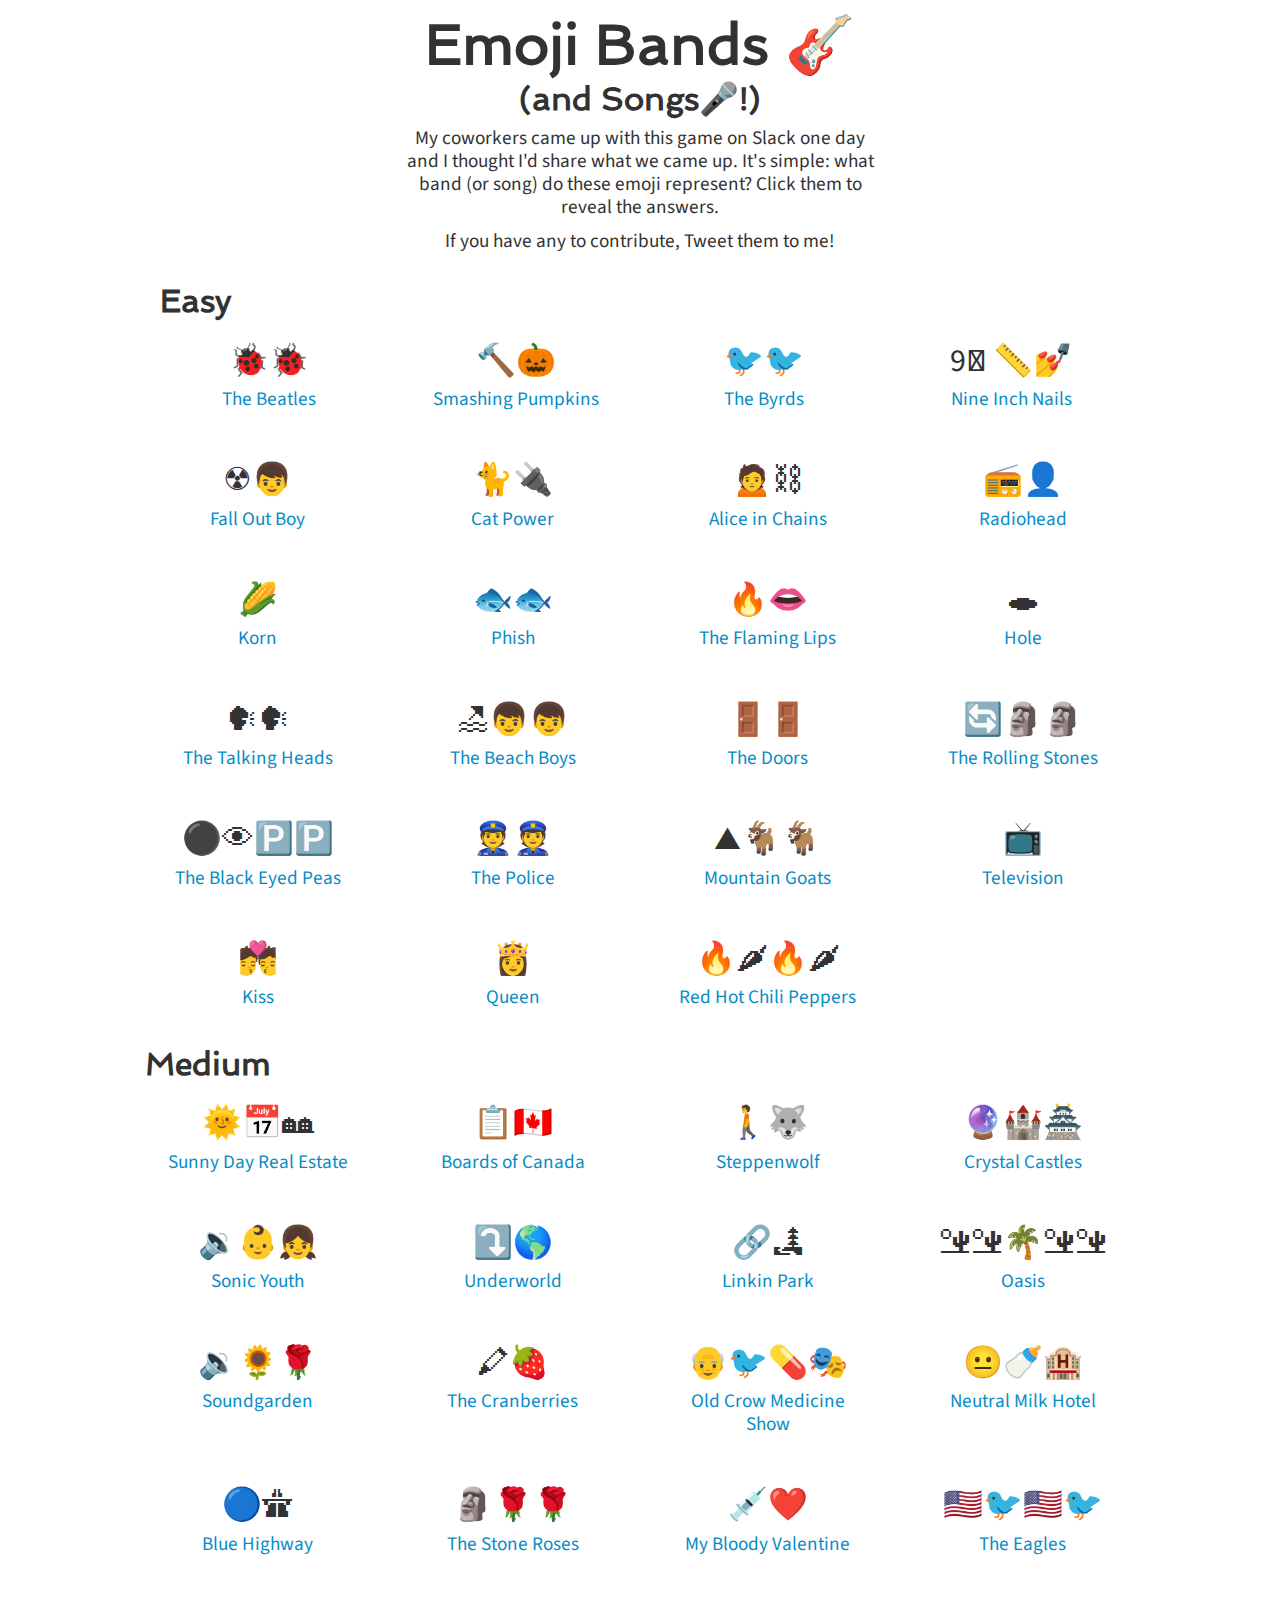
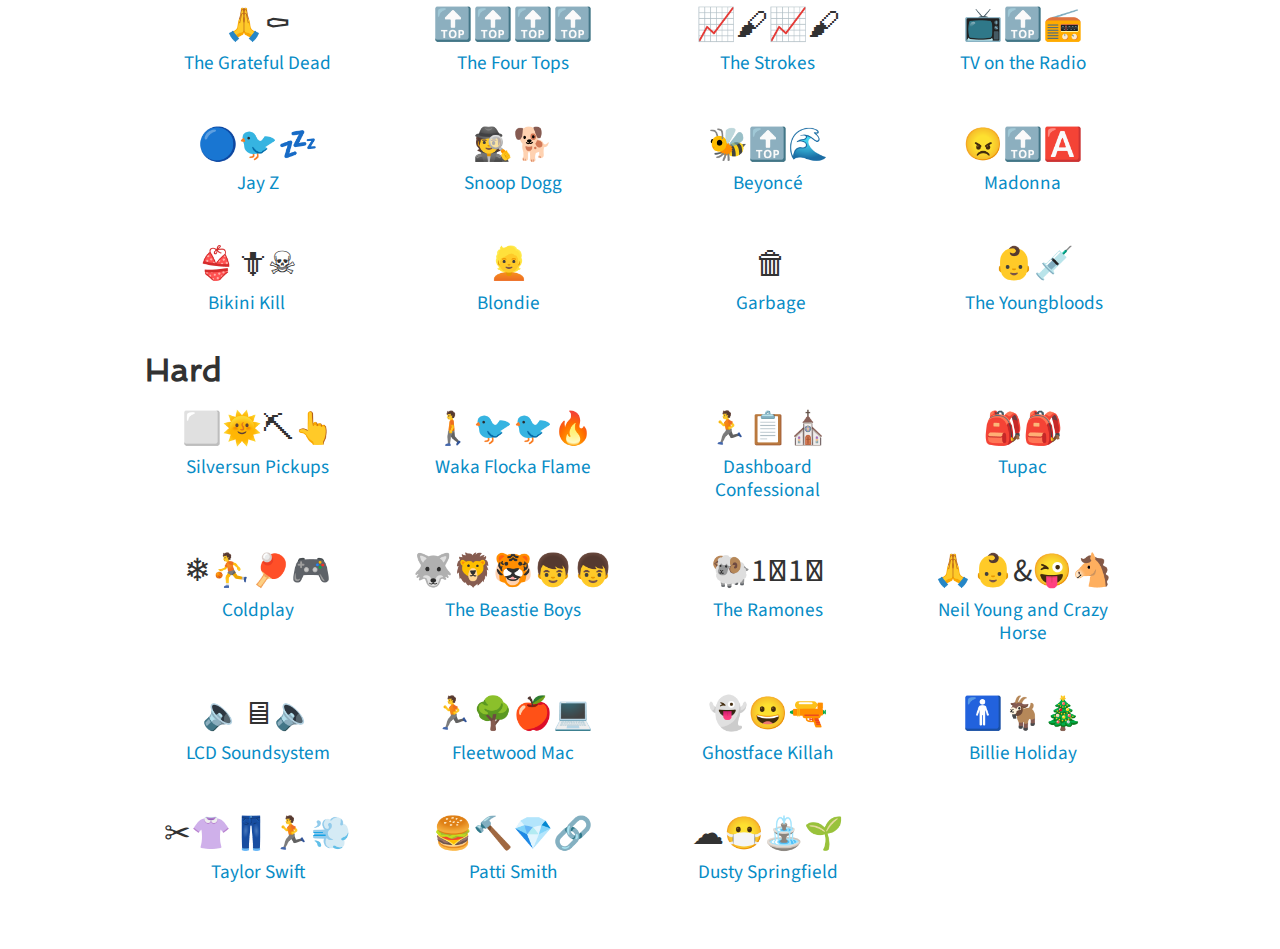
==== index.html @ 9beef23d "Initial commit of index and styles" ====
<!doctype html>
<html class="no-js" lang="">
    <head>
        <meta charset="utf-8">
        <meta http-equiv="x-ua-compatible" content="ie=edge">
        <title></title>
        <meta name="description" content="">
        <meta name="viewport" content="width=device-width, initial-scale=1">

        <link rel="apple-touch-icon" href="apple-touch-icon.png">
        <!-- Place favicon.ico in the root directory -->
        <link href='https://fonts.googleapis.com/css?family=Spinnaker' rel='stylesheet' type='text/css'>
        <link href='https://fonts.googleapis.com/css?family=Source+Sans+Pro' rel='stylesheet' type='text/css'>

        <link rel="stylesheet" href="css/main.css">
    </head>
    <body>
      <div class="container">
        <div class="header">
          <h1 class="page-title">Emoji Bands 🎸</h1>
          <h2 class="page-subheading">(and Songs🎤!)</h2>
          <p>My coworkers came up with this game on Slack one day and I thought I'd share what we
            came up. It's simple: what band (or song) do these emoji represent? Click them to reveal the answers.</p>
          <p>If you have any to contribute, Tweet them to me!</p>
        </div>
        <div class="content">
          <h1>Easy</h1>
          <div class="row">
            <div class="col-4">
              <div class="grid-block">
                <span class="emoji">🐞🐞</span>
                <p><a href="https://www.youtube.com/watch?v=OJsb91hsUF8">The Beatles</a></p>
              </div>
            </div>
            <div class="col-4">
              <div class="grid-block">
                <span class="emoji">🔨🎃</span>
                <p><a href="https://www.youtube.com/watch?v=q-KE9lvU810">Smashing Pumpkins</a></p>
              </div>
            </div>
            <div class="col-4">
              <div class="grid-block">
                <span class="emoji">🐦🐦</span>
                <p><a href="https://www.youtube.com/watch?v=J74ttSR8lEg">The Byrds</a></p>
              </div>
            </div>
            <div class="col-4">
              <div class="grid-block">
                <span class="emoji">9⃣ 📏💅</span>
                <p><a href="https://www.youtube.com/watch?v=PTFwQP86BRs">Nine Inch Nails</a></p>
              </div>
            </div>
          <div class="row">
            <div class="col-4">
              <div class="grid-block">
                <span class="emoji">☢👦</span>
                <p><a href="https://www.youtube.com/watch?v=LBr7kECsjcQ">Fall Out Boy</a></p>
              </div>
            </div>
            <div class="col-4">
              <div class="grid-block">
                <span class="emoji">🐈🔌</span>
                <p><a href="https://www.youtube.com/watch?v=4_Mww_XVU1s">Cat Power</a></p>
              </div>
            </div>
            <div class="col-4">
              <div class="grid-block">
                <span class="emoji">🙍⛓</span>
                <p><a href="https://www.youtube.com/watch?v=Nco_kh8xJDs">Alice in Chains</a></p>
              </div>
            </div>
            <div class="col-4">
              <div class="grid-block">
                <span class="emoji">📻👤</span>
                <p><a href="https://www.youtube.com/watch?v=zcfX3Lzchrs">Radiohead</a></p>
              </div>
            </div>
          </div>
          <div class="row">
            <div class="col-4">
              <div class="grid-block">
                <span class="emoji">🌽</span>
                <p><a href="https://www.youtube.com/watch?v=jRGrNDV2mKc">Korn</a></p>
              </div>
            </div>
            <div class="col-4">
              <div class="grid-block">
                <span class="emoji">🐟🐟</span>
                <p><a href="https://www.youtube.com/watch?v=oZfWmQJM4HI">Phish</a></p>
              </div>
            </div>
            <div class="col-4">
              <div class="grid-block">
                <span class="emoji">🔥👄</span>
                <p><a href="https://www.youtube.com/watch?v=AzlMeTxVdH8">The Flaming Lips</a></p>
              </div>
            </div>
            <div class="col-4">
              <div class="grid-block">
                <span class="emoji">🕳</span>
                <p><a href="https://www.youtube.com/watch?v=cH_rfGBwamc">Hole</a></p>
              </div>
            </div>
          </div>
          <div class="row">
            <div class="col-4">
              <div class="grid-block">
                <span class="emoji">🗣🗣</span>
                <p><a href="https://www.youtube.com/watch?v=I1wg1DNHbNU">The Talking Heads</a></p>
              </div>
            </div>
            <div class="col-4">
              <div class="grid-block">
                <span class="emoji">🏖👦👦</span>
                <p><a href="https://www.youtube.com/watch?v=wREBD2og5iY">The Beach Boys</a></p>
              </div>
            </div>
            <div class="col-4">
              <div class="grid-block">
                <span class="emoji">🚪🚪</span>
                <p><a href="https://www.youtube.com/watch?v=deB_u-to-IE">The Doors</a></p>
              </div>
            </div>
            <div class="col-4">
              <div class="grid-block">
                <span class="emoji">🔄🗿🗿</span>
                <p><a href="https://www.youtube.com/watch?v=R3rnxQBizoU">The Rolling Stones</a></p>
              </div>
            </div>
          </div>
          <div class="row">
            <div class="col-4">
              <div class="grid-block">
                <span class="emoji">⚫️👁🅿️🅿️</span>
                <p><a href="https://www.youtube.com/watch?v=uSD4vsh1zDA">The Black Eyed Peas</a></p>
              </div>
            </div>
            <div class="col-4">
              <div class="grid-block">
                <span class="emoji">👮👮</span>
                <p><a href="https://www.youtube.com/watch?v=MbXWrmQW-OE">The Police</a></p>
              </div>
            </div>
            <div class="col-4">
              <div class="grid-block">
                <span class="emoji">⛰🐐🐐</span>
                <p><a href="https://www.youtube.com/watch?v=eetIgGXH6DA">Mountain Goats</a></p>
              </div>
            </div>
            <div class="col-4">
              <div class="grid-block">
                <span class="emoji">📺</span>
                <p><a href="https://www.youtube.com/watch?v=jlbunmCbTBA">Television</a></p>
              </div>
            </div>
          </div>
          <div class="row">
            <div class="col-4">
              <div class="grid-block">
                <span class="emoji"> 💏</span>
                <p><a href="https://www.youtube.com/watch?v=u7isxoTIeYM">Kiss</a></p>
              </div>
            </div>
            <div class="col-4">
              <div class="grid-block">
                <span class="emoji">👸</span>
                <p><a href="https://www.youtube.com/watch?v=fJ9rUzIMcZQ">Queen</a></p>
              </div>
            </div>
            <div class="col-4">
              <div class="grid-block">
                <span class="emoji">🔥🌶🔥🌶</span>
                <p><a href="https://www.youtube.com/watch?v=lwlogyj7nFE">Red Hot Chili Peppers</a></p>
              </div>
            </div>
          </div>
          <h1>Medium</h1>
          <div class="row">
            <div class="col-4">
              <div class="grid-block">
                <span class="emoji">🌞📅🏘</span>
                <p><a href="https://www.youtube.com/watch?v=dkTqXjlDP_I">Sunny Day Real Estate</a></p>
              </div>
            </div>
            <div class="col-4">
              <div class="grid-block">
                <span class="emoji">📋🇨🇦</span>
                <p><a href="https://www.youtube.com/watch?v=tznKkts0nG0">Boards of Canada</a></p>
              </div>
            </div>
            <div class="col-4">
              <div class="grid-block">
                <span class="emoji">🚶🐺</span>
                <p><a href="https://www.youtube.com/watch?v=5UWRypqz5-o">Steppenwolf</a></p>
              </div>
            </div>
            <div class="col-4">
              <div class="grid-block">
                <span class="emoji">🔮🏰🏯</span>
                <p><a href="https://www.youtube.com/watch?v=MigfipDmY-0">Crystal Castles</a></p>
              </div>
            </div>
          </div>
          <div class="row">
            <div class="col-4">
              <div class="grid-block">
                <span class="emoji">🔉👶👧</span>
                <p><a href="https://www.youtube.com/watch?v=KM-u6dk920M">Sonic Youth</a></p>
              </div>
            </div>
            <div class="col-4">
              <div class="grid-block">
                <span class="emoji">⤵️🌎</span>
                <p><a href="https://www.youtube.com/watch?v=uSSF7ozBfGg">Underworld</a></p>
              </div>
            </div>
            <div class="col-4">
              <div class="grid-block">
                <span class="emoji">🔗🏞</span>
                <p><a href="https://www.youtube.com/watch?v=kXYiU_JCYtU">Linkin Park</a></p>
              </div>
            </div>
            <div class="col-4">
              <div class="grid-block">
                <span class="emoji">🏜🏜🌴🏜🏜</span>
                <p><a href="https://www.youtube.com/watch?v=6hzrDeceEKc">Oasis</a></p>
              </div>
            </div>
          </div>
          <div class="row">
            <div class="col-4">
              <div class="grid-block">
                <span class="emoji">🔉🌻🌹</span>
                <p><a href="https://www.youtube.com/watch?v=3mbBbFH9fAg">Soundgarden</a></p>
              </div>
            </div>
            <div class="col-4">
              <div class="grid-block">
                <span class="emoji">🖍🍓</span>
                <p><a href="https://www.youtube.com/watch?v=6Ejga4kJUts">The Cranberries</a></p>
              </div>
            </div>
            <div class="col-4">
              <div class="grid-block">
                <span class="emoji">👴🐦💊🎭</span>
                <p><a href="https://www.youtube.com/watch?v=1gX1EP6mG-E">Old Crow Medicine Show</a></p>
              </div>
            </div>
            <div class="col-4">
              <div class="grid-block">
                <span class="emoji">😐🍼🏨</span>
                <p><a href="https://www.youtube.com/watch?v=hD6_QXwKesU">Neutral Milk Hotel</a></p>
              </div>
            </div>
          </div>
          <div class="row">
            <div class="col-4">
              <div class="grid-block">
                <span class="emoji">🔵🛣</span>
                <p><a href="https://www.youtube.com/watch?v=B48a1oOlB-E">Blue Highway</a></p>
              </div>
            </div>
            <div class="col-4">
              <div class="grid-block">
                <span class="emoji">🗿🌹🌹</span>
                <p><a href="https://www.youtube.com/watch?v=w25UA7YxwJs">The Stone Roses</a></p>
              </div>
            </div>
            <div class="col-4">
              <div class="grid-block">
                <span class="emoji">💉❤️</span>
                <p><a href="https://www.youtube.com/watch?v=FyYMzEplnfU">My Bloody Valentine</a></p>
              </div>
            </div>
            <div class="col-4">
              <div class="grid-block">
                <span class="emoji">🇺🇸🐦🇺🇸🐦</span>
                <p><a href="https://www.youtube.com/watch?v=iqODbP1T3nk">The Eagles</a></p>
              </div>
            </div>
          </div>
          <div class="row">
            <div class="col-4">
              <div class="grid-block">
                <span class="emoji">🙏⚰</span>
                <p><a href="https://www.youtube.com/watch?v=XacvydVrhuI">The Grateful Dead</a></p>
              </div>
            </div>
            <div class="col-4">
              <div class="grid-block">
                <span class="emoji">🔝🔝🔝🔝</span>
                <p><a href="https://www.youtube.com/watch?v=joqjBAJx4ZA">The Four Tops</a></p>
              </div>
            </div>
            <div class="col-4">
              <div class="grid-block">
                <span class="emoji">📈🖌📈🖌</span>
                <p><a href="https://www.youtube.com/watch?v=-LYbWn_Oit8">The Strokes</a></p>
              </div>
            </div>
            <div class="col-4">
              <div class="grid-block">
                <span class="emoji">📺🔝📻</span>
                <p><a href="https://www.youtube.com/watch?v=j1-xRk6llh4">TV on the Radio</a></p>
              </div>
            </div>
          </div>
          <div class="row">
            <div class="col-4">
              <div class="grid-block">
                <span class="emoji">🔵🐦💤</span>
                <p><a href="https://www.youtube.com/watch?v=cuaGcm8yqzI">Jay Z</a></p>
              </div>
            </div>
            <div class="col-4">
              <div class="grid-block">
                <span class="emoji">🕵🐕</span>
                <p><a href="https://www.youtube.com/watch?v=DI3yXg-sX5c">Snoop Dogg</a></p>
              </div>
            </div>
            <div class="col-4">
              <div class="grid-block">
                <span class="emoji">🐝🔝🌊</span>
                <p><a href="https://www.youtube.com/watch?v=2EwViQxSJJQ">Beyoncé</a></p>
              </div>
            </div>
            <div class="col-4">
              <div class="grid-block">
                <span class="emoji">😠🔝🅰️</span>
                <p><a href="https://www.youtube.com/watch?v=79fzeNUqQbQ">Madonna</a></p>
              </div>
            </div>
          <div class="row">
            <div class="col-4">
              <div class="grid-block">
                <span class="emoji">👙🗡☠</span>
                <p><a href="https://www.youtube.com/watch?v=mZxxhxjgnC0">Bikini Kill</a></p>
              </div>
            </div>
            <div class="col-4">
              <div class="grid-block">
                <span class="emoji">👱</span>
                <p><a href="https://www.youtube.com/watch?v=WGU_4-5RaxU">Blondie</a></p>
              </div>
            </div>
            <div class="col-4">
              <div class="grid-block">
                <span class="emoji">🗑</span>
                <p><a href="https://www.youtube.com/watch?v=GpBFOJ3R0M4">Garbage</a></p>
              </div>
            </div>
            <div class="col-4">
              <div class="grid-block">
                <span class="emoji">👶💉</span>
                <p><a href="https://www.youtube.com/watch?v=OCiLxRCBf40">The Youngbloods</a></p>
              </div>
            </div>
          </div>
          </div>
          <h1>Hard</h1>
          <div class="row">
            <div class="col-4">
              <div class="grid-block">
                <span class="emoji">⬜🌞⛏👆</span>
                <p><a href="https://www.youtube.com/watch?v=K6jCdUaaE1Q">Silversun Pickups</a></p>
              </div>
            </div>
            <div class="col-4">
              <div class="grid-block">
                <span class="emoji">🚶🐦🐦🔥</span>
                <p><a href="https://www.youtube.com/watch?v=gi9VSqMlJ0o">Waka Flocka Flame</a></p>
              </div>
            </div>
            <div class="col-4">
              <div class="grid-block">
                <span class="emoji">🏃📋⛪</span>
                <p><a href="https://www.youtube.com/watch?v=j82FBbgpUy4">Dashboard Confessional</a></p>
              </div>
            </div>
            <div class="col-4">
              <div class="grid-block">
                <span class="emoji">🎒🎒</span>
                <p><a href="https://www.youtube.com/watch?v=UhqblJCadEA">Tupac</a></p>
              </div>
            </div>
          </div>
          <div class="row">
            <div class="col-4">
              <div class="grid-block">
                <span class="emoji">❄⛹🏓🎮</span>
                <p><a href="https://www.youtube.com/watch?v=RB-RcX5DS5A">Coldplay</a></p>
              </div>
            </div>
            <div class="col-4">
              <div class="grid-block">
                <span class="emoji">🐺🦁🐯👦👦</span>
                <p><a href="https://www.youtube.com/watch?v=svTuSRiFPoc">The Beastie Boys</a></p>
              </div>
            </div>
            <div class="col-4">
              <div class="grid-block">
                <span class="emoji">🐏1⃣1⃣</span>
                <p><a href="https://www.youtube.com/watch?v=ZLlLtSG7xe4">The Ramones</a></p>
              </div>
            </div>
            <div class="col-4">
              <div class="grid-block">
                <span class="emoji">🙏👶&😜🐴</span>
                <p><a href="https://www.youtube.com/watch?v=t4Y1wDdMYH4">Neil Young and Crazy Horse</a></p>
              </div>
            </div>
          </div>
          <div class="row">
            <div class="col-4">
              <div class="grid-block">
                <span class="emoji">🔈🖥🔈</span>
                <p><a href="https://www.youtube.com/watch?v=Ogy9cq6AB_M">LCD Soundsystem</a></p>
              </div>
            </div>
            <div class="col-4">
              <div class="grid-block">
                <span class="emoji">🏃🌳🍎💻</span>
                <p><a href="https://www.youtube.com/watch?v=pcawnRIyeok">Fleetwood Mac</a></p>
              </div>
            </div>
            <div class="col-4">
              <div class="grid-block">
                <span class="emoji">👻😀🔫</span>
                <p><a href="https://www.youtube.com/watch?v=JS0XhXsmCRs">Ghostface Killah</a></p>
              </div>
            </div>
            <div class="col-4">
              <div class="grid-block">
                <span class="emoji">🚹🐐🎄</span>
                <p><a href="https://www.youtube.com/watch?v=4P0hG3sD0-E">Billie Holiday</a></p>
              </div>
            </div>
          </div>
          <div class="row">
            <div class="col-4">
              <div class="grid-block">
                <span class="emoji">✂👚👖🏃💨</span>
                <p><a href="https://www.youtube.com/watch?v=8xg3vE8Ie_E">Taylor Swift</a></p>
              </div>
            </div>
            <div class="col-4">
              <div class="grid-block">
                <span class="emoji">🍔🔨💎🔗</span>
                <p><a href="https://www.youtube.com/watch?v=wssnxfjH-zw">Patti Smith</a></p>
              </div>
            </div>
            <div class="col-4">
              <div class="grid-block">
                <span class="emoji">☁😷⛲🌱</span>
                <p><a href="https://www.youtube.com/watch?v=dp4339EbVn8">Dusty Springfield</a></p>
              </div>
            </div>
          </div>
        </div>
      </div>
    </div>
        <!--[if lt IE 8]>
            <p class="browserupgrade">You are using an <strong>outdated</strong> browser. Please <a href="http://browsehappy.com/">upgrade your browser</a> to improve your experience.</p>
        <![endif]-->
    </body>
</html>
---- css/main.css ----
*,*:before,*:after{-moz-box-sizing:border-box;-webkit-box-sizing:border-box;box-sizing:border-box;}
html,body,div,span,object,iframe,h1,h2,h3,h4,h5,h6,p,blockquote,pre,abbr,address,cite,code,del,dfn,em,img,ins,kbd,q,samp,small,strong,sub,sup,var,b,i,dl,dt,dd,ol,ul,li,fieldset,form,label,legend,table,caption,tbody,tfoot,thead,tr,th,td,article,aside,canvas,details,figcaption,figure,footer,header,hgroup,menu,nav,section,summary,time,mark,audio,video{margin:0;padding:0;border:0;outline:0;font-size:100%;vertical-align:baseline;background:transparent}
body{line-height:1}
article,aside,details,figcaption,figure,footer,header,hgroup,menu,nav,section{display:block}
nav ul{list-style:none}
blockquote,q{quotes:none}
blockquote:before,blockquote:after,q:before,q:after{content:none}
a{margin:0;padding:0;font-size:100%;vertical-align:baseline;background:transparent}
ins{background-color:#ff9;color:#000;text-decoration:none}
mark{background-color:#ff9;color:#000;font-style:italic;font-weight:bold}
del{text-decoration:line-through}
abbr[title],dfn[title]{border-bottom:1px dotted;cursor:help}
table{border-collapse:collapse;border-spacing:0}
hr{display:block;height:1px;border:0;border-top:1px solid #ccc;margin:1em 0;padding:0}
input,select{vertical-align:middle}

html {
  font-family: 'Source Sans Pro', sans-serif;
  color: rgb(50, 50, 50);
}

.container {
  margin: 1em auto;
  width: 80%;
  max-width: 960px;
}

.header {
  margin: 0 auto 1em auto;
  width: 100%;
  max-width: 500px;
  text-align: center;
}

.content {
  margin: 2em 0;
}

p {
  font-size: 1.2em;
  line-height: 1.2;
  margin: 0.6em;
}

a {
  color: rgb(7, 140, 198);
  text-decoration: none;
}

.page-title {
  font-size: 3.5em;
}

.page-subheading {
  font-size: 2em;
}

h1, h2 {
  font-family: 'Spinnaker', sans-serif;
  margin: 0.2em 0;
}

h1 {
  font-size: 2em;
}

h2 {
  font-size: 1.6em;
}

.emoji {
  font-size: 2em;
}

.row {
  margin-right: -15px;
  margin-left: -15px;
}

.col-4 {
  width: 100%;
  padding-left: 15px;
  padding-right: 15px;
}

@media only screen
and (min-width : 768px) {
  .col-4 {
    float: left;
    width: 25%;
  }
}

.clearfix:before, .row:before {
  display: table;
  content: " ";
}

.clearfix:after, .row:after {
  clear:both;
  display: table;
  content: " ";
}

.grid-block {
  margin: 0.3em 0;
  padding: 1em 0.2em;
  text-align: center;
}
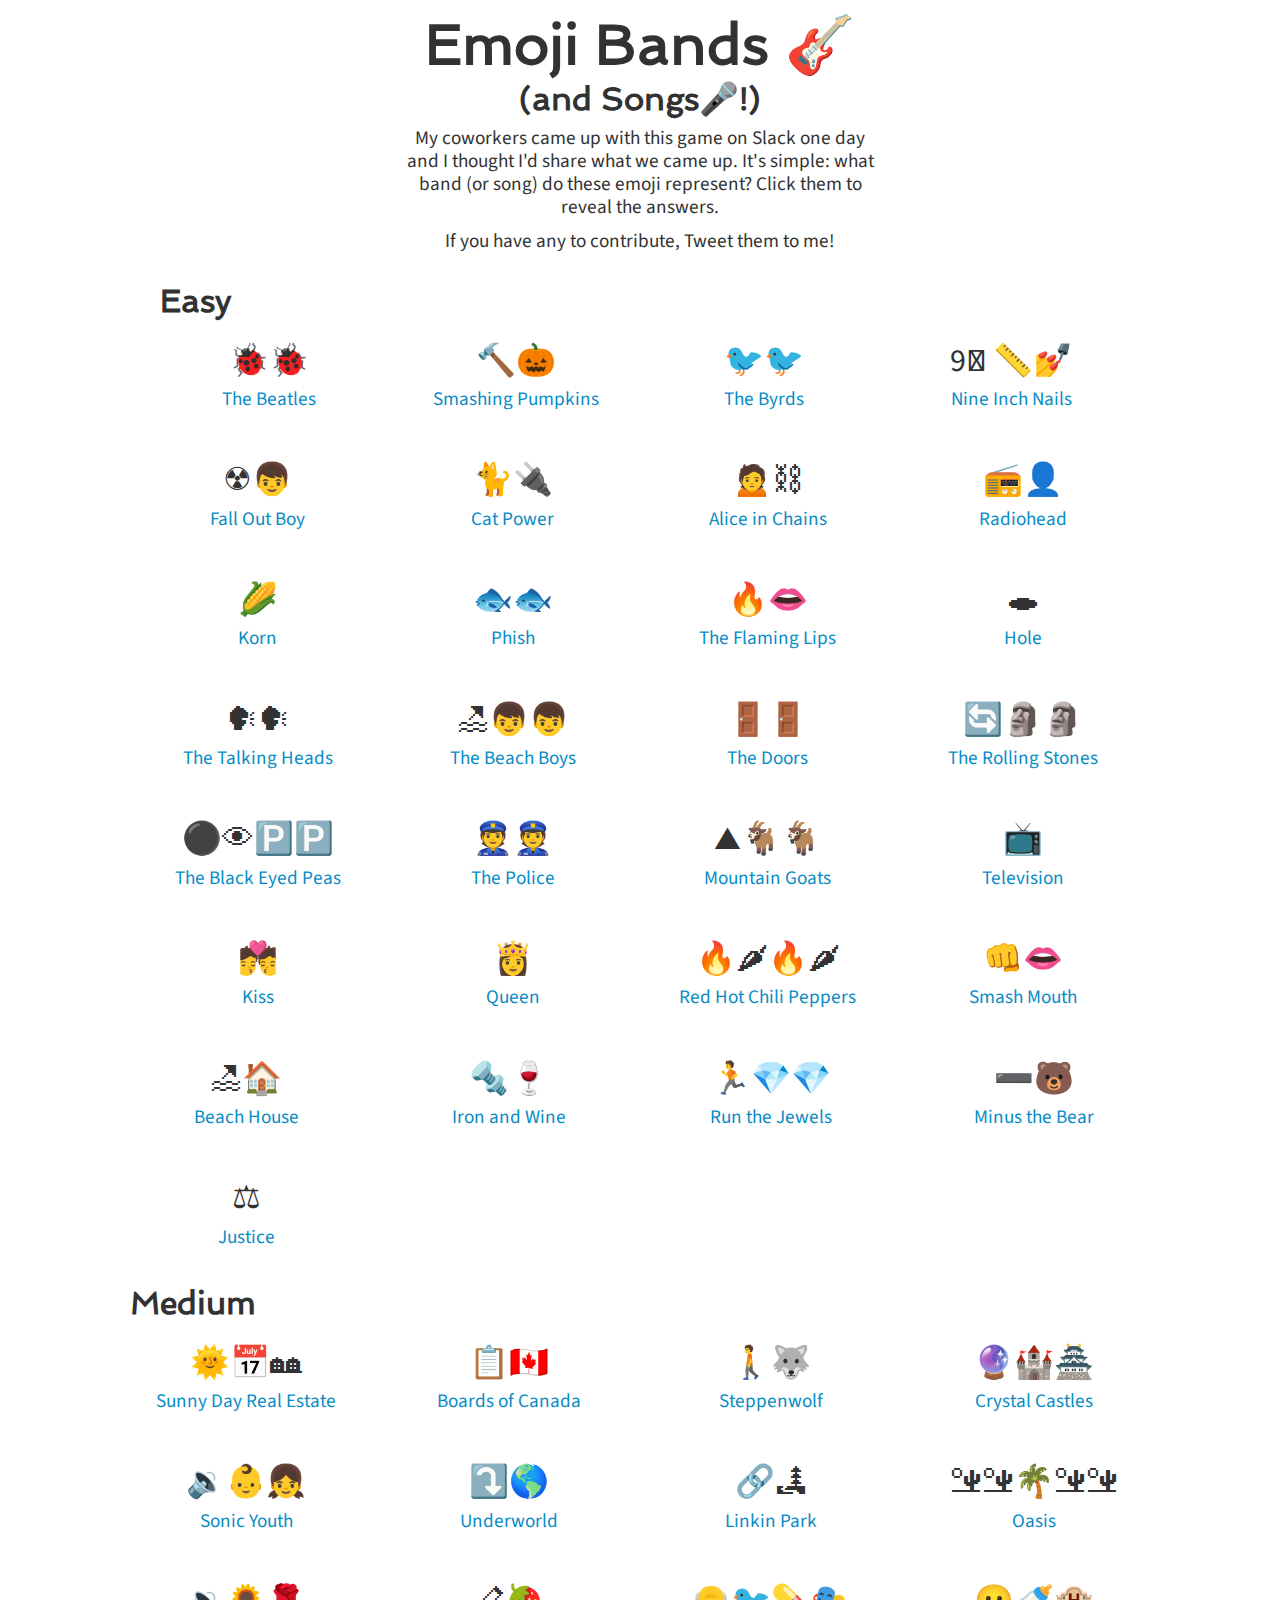
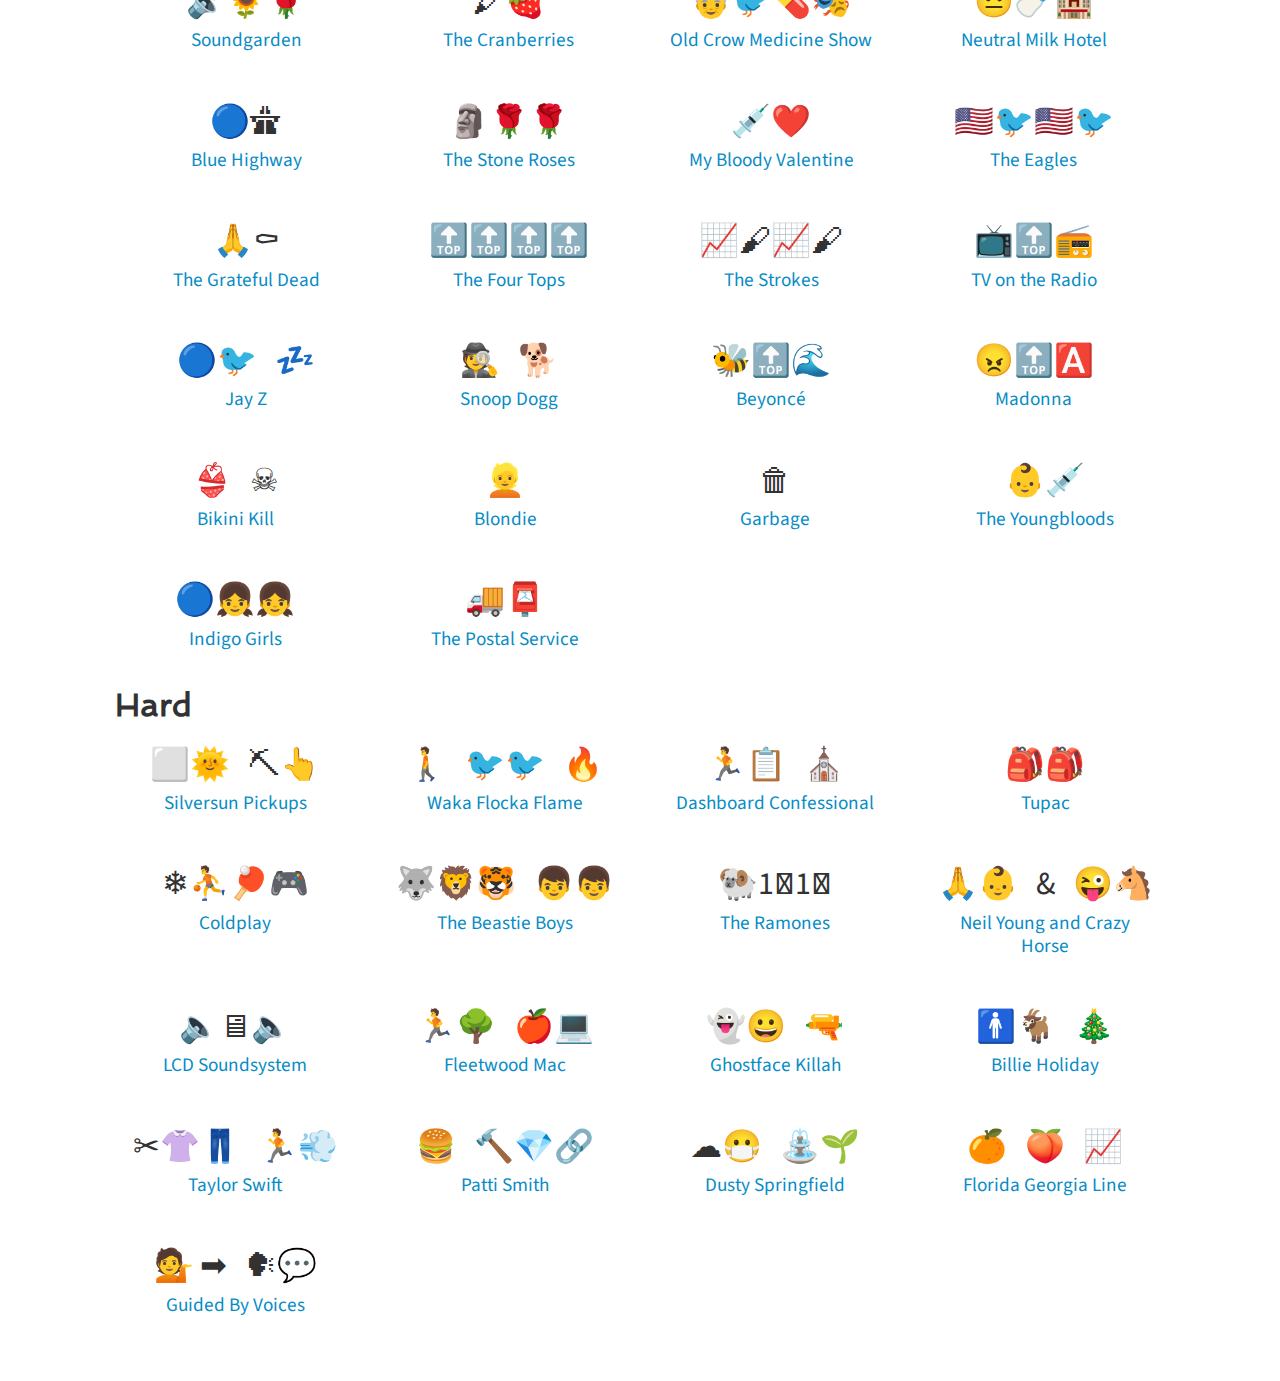
==== commit 8f0a4d04: "Add more bands, add spaces between some difficult ones" ====
--- a/index.html
+++ b/index.html
@@ -173,6 +173,45 @@
                 <p><a href="https://www.youtube.com/watch?v=lwlogyj7nFE">Red Hot Chili Peppers</a></p>
               </div>
             </div>
+            <div class="col-4">
+              <div class="grid-block">
+                <span class="emoji">👊👄</span>
+                <p><a href="https://www.youtube.com/watch?v=5xxQs34UMx4">Smash Mouth</a></p>
+              </div>
+          </div>
+          <div class="row">
+            <div class="col-4">
+              <div class="grid-block">
+                <span class="emoji">🏖🏠</span>
+                <p><a href="https://www.youtube.com/watch?v=FuvWc3ToDHg">Beach House</a></p>
+              </div>
+            </div>
+            <div class="col-4">
+              <div class="grid-block">
+                <span class="emoji">🔩🍷</span>
+                <p><a href="https://www.youtube.com/watch?v=3Kh09MuIfIU">Iron and Wine</a></p>
+              </div>
+            </div>
+            <div class="col-4">
+              <div class="grid-block">
+                <span class="emoji">🏃💎💎</span>
+                <p><a href="https://www.youtube.com/watch?v=BEOximWoFd0">Run the Jewels</a></p>
+              </div>
+            </div>
+            <div class="col-4">
+              <div class="grid-block">
+                <span class="emoji">➖🐻</span>
+                <p><a href="https://www.youtube.com/watch?v=hM_-L4tOQkg">Minus the Bear</a></p>
+              </div>
+            </div>
+          </div>
+          <div class="row">
+            <div class="col-4">
+              <div class="grid-block">
+                <span class="emoji">⚖</span>
+                <p><a href="https://www.youtube.com/watch?v=sy1dYFGkPUE">Justice</a></p>
+              </div>
+            </div>
           </div>
           <h1>Medium</h1>
           <div class="row">
@@ -308,13 +347,13 @@
           <div class="row">
             <div class="col-4">
               <div class="grid-block">
-                <span class="emoji">🔵🐦💤</span>
+                <span class="emoji">🔵🐦&nbsp;&nbsp;&nbsp;💤</span>
                 <p><a href="https://www.youtube.com/watch?v=cuaGcm8yqzI">Jay Z</a></p>
               </div>
             </div>
             <div class="col-4">
               <div class="grid-block">
-                <span class="emoji">🕵🐕</span>
+                <span class="emoji">🕵&nbsp;&nbsp;&nbsp;🐕</span>
                 <p><a href="https://www.youtube.com/watch?v=DI3yXg-sX5c">Snoop Dogg</a></p>
               </div>
             </div>
@@ -333,7 +372,7 @@
           <div class="row">
             <div class="col-4">
               <div class="grid-block">
-                <span class="emoji">👙🗡☠</span>
+                <span class="emoji">👙&nbsp;&nbsp;&nbsp;☠</span>
                 <p><a href="https://www.youtube.com/watch?v=mZxxhxjgnC0">Bikini Kill</a></p>
               </div>
             </div>
@@ -356,24 +395,37 @@
               </div>
             </div>
           </div>
+          <div class="row">
+            <div class="col-4">
+              <div class="grid-block">
+                <span class="emoji">🔵👧👧</span>
+                <p><a href="https://www.youtube.com/watch?v=HUgwM1Ky228">Indigo Girls</a></p>
+              </div>
+            </div>
+            <div class="col-4">
+              <div class="grid-block">
+                <span class="emoji">🚚📮</span>
+                <p><a href="https://www.youtube.com/watch?v=0wrsZog8qXg">The Postal Service</a></p>
+              </div>
+            </div>
           </div>
           <h1>Hard</h1>
           <div class="row">
             <div class="col-4">
               <div class="grid-block">
-                <span class="emoji">⬜🌞⛏👆</span>
+                <span class="emoji">⬜🌞&nbsp;&nbsp;&nbsp;⛏👆</span>
                 <p><a href="https://www.youtube.com/watch?v=K6jCdUaaE1Q">Silversun Pickups</a></p>
               </div>
             </div>
             <div class="col-4">
               <div class="grid-block">
-                <span class="emoji">🚶🐦🐦🔥</span>
+                <span class="emoji">🚶&nbsp;&nbsp;&nbsp;🐦🐦&nbsp;&nbsp;&nbsp;🔥</span>
                 <p><a href="https://www.youtube.com/watch?v=gi9VSqMlJ0o">Waka Flocka Flame</a></p>
               </div>
             </div>
             <div class="col-4">
               <div class="grid-block">
-                <span class="emoji">🏃📋⛪</span>
+                <span class="emoji">🏃📋&nbsp;&nbsp;&nbsp;⛪</span>
                 <p><a href="https://www.youtube.com/watch?v=j82FBbgpUy4">Dashboard Confessional</a></p>
               </div>
             </div>
@@ -393,7 +445,7 @@
             </div>
             <div class="col-4">
               <div class="grid-block">
-                <span class="emoji">🐺🦁🐯👦👦</span>
+                <span class="emoji">🐺🦁🐯&nbsp;&nbsp;&nbsp;👦👦</span>
                 <p><a href="https://www.youtube.com/watch?v=svTuSRiFPoc">The Beastie Boys</a></p>
               </div>
             </div>
@@ -405,7 +457,7 @@
             </div>
             <div class="col-4">
               <div class="grid-block">
-                <span class="emoji">🙏👶&😜🐴</span>
+                <span class="emoji">🙏👶&nbsp;&nbsp;&nbsp;&&nbsp;&nbsp;&nbsp;😜🐴</span>
                 <p><a href="https://www.youtube.com/watch?v=t4Y1wDdMYH4">Neil Young and Crazy Horse</a></p>
               </div>
             </div>
@@ -419,19 +471,19 @@
             </div>
             <div class="col-4">
               <div class="grid-block">
-                <span class="emoji">🏃🌳🍎💻</span>
+                <span class="emoji">🏃🌳&nbsp;&nbsp;&nbsp;🍎💻</span>
                 <p><a href="https://www.youtube.com/watch?v=pcawnRIyeok">Fleetwood Mac</a></p>
               </div>
             </div>
             <div class="col-4">
               <div class="grid-block">
-                <span class="emoji">👻😀🔫</span>
+                <span class="emoji">👻😀&nbsp;&nbsp;&nbsp;🔫</span>
                 <p><a href="https://www.youtube.com/watch?v=JS0XhXsmCRs">Ghostface Killah</a></p>
               </div>
             </div>
             <div class="col-4">
               <div class="grid-block">
-                <span class="emoji">🚹🐐🎄</span>
+                <span class="emoji">🚹🐐&nbsp;&nbsp;&nbsp;🎄</span>
                 <p><a href="https://www.youtube.com/watch?v=4P0hG3sD0-E">Billie Holiday</a></p>
               </div>
             </div>
@@ -439,20 +491,34 @@
           <div class="row">
             <div class="col-4">
               <div class="grid-block">
-                <span class="emoji">✂👚👖🏃💨</span>
+                <span class="emoji">✂👚👖&nbsp;&nbsp;&nbsp;🏃💨</span>
                 <p><a href="https://www.youtube.com/watch?v=8xg3vE8Ie_E">Taylor Swift</a></p>
               </div>
             </div>
             <div class="col-4">
               <div class="grid-block">
-                <span class="emoji">🍔🔨💎🔗</span>
+                <span class="emoji">🍔&nbsp;&nbsp;&nbsp;🔨💎🔗</span>
                 <p><a href="https://www.youtube.com/watch?v=wssnxfjH-zw">Patti Smith</a></p>
               </div>
             </div>
             <div class="col-4">
               <div class="grid-block">
-                <span class="emoji">☁😷⛲🌱</span>
+                <span class="emoji">☁😷&nbsp;&nbsp;&nbsp;⛲🌱</span>
                 <p><a href="https://www.youtube.com/watch?v=dp4339EbVn8">Dusty Springfield</a></p>
+              </div>
+            </div>
+            <div class="col-4">
+              <div class="grid-block">
+                <span class="emoji">🍊&nbsp;&nbsp;&nbsp;🍑&nbsp;&nbsp;&nbsp;📈</span>
+                <p><a href="https://www.youtube.com/watch?v=8PvebsWcpto">Florida Georgia Line</a></p>
+              </div>
+            </div>
+          </div>
+          <div class="row">
+            <div class="col-4">
+              <div class="grid-block">
+                <span class="emoji">💁	➡&nbsp;&nbsp;&nbsp;🗣💬</span>
+                <p><a href="https://www.youtube.com/watch?v=bViNS2U7W_o">Guided By Voices</a></p>
               </div>
             </div>
           </div>
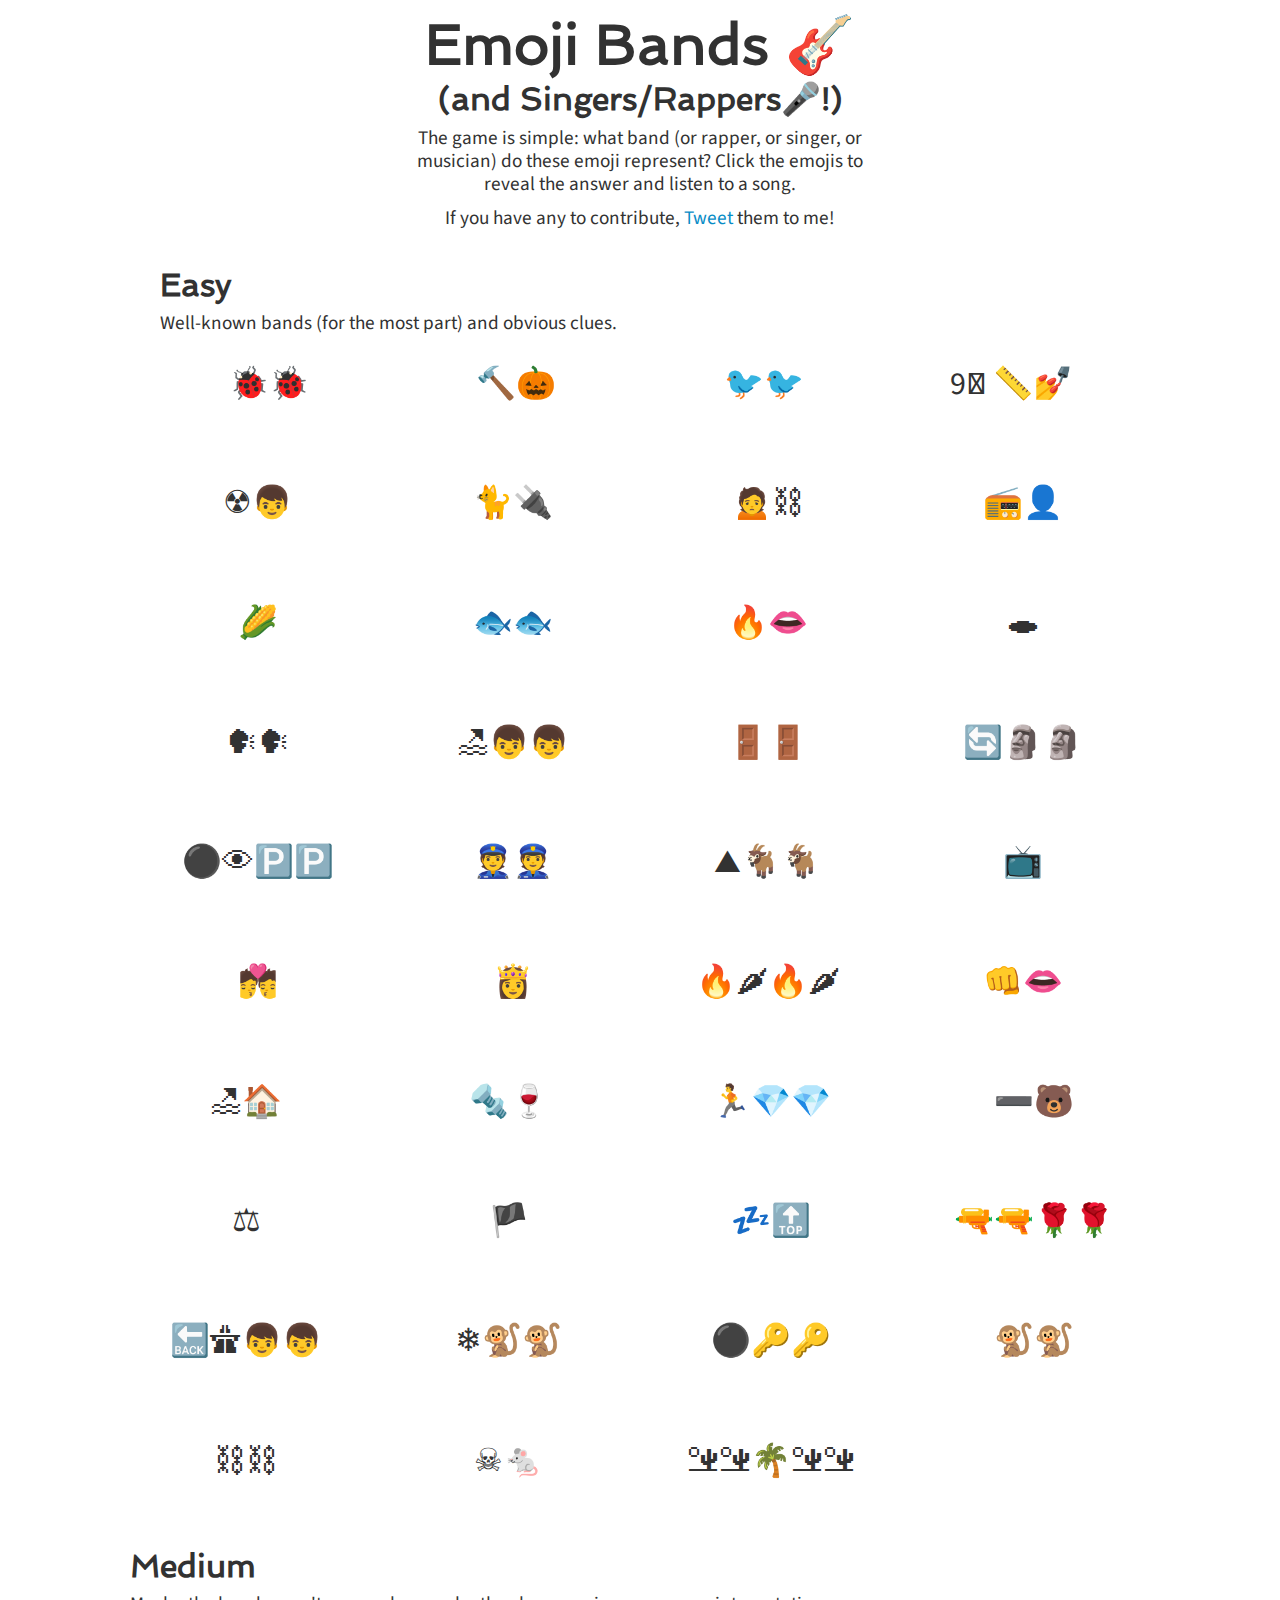
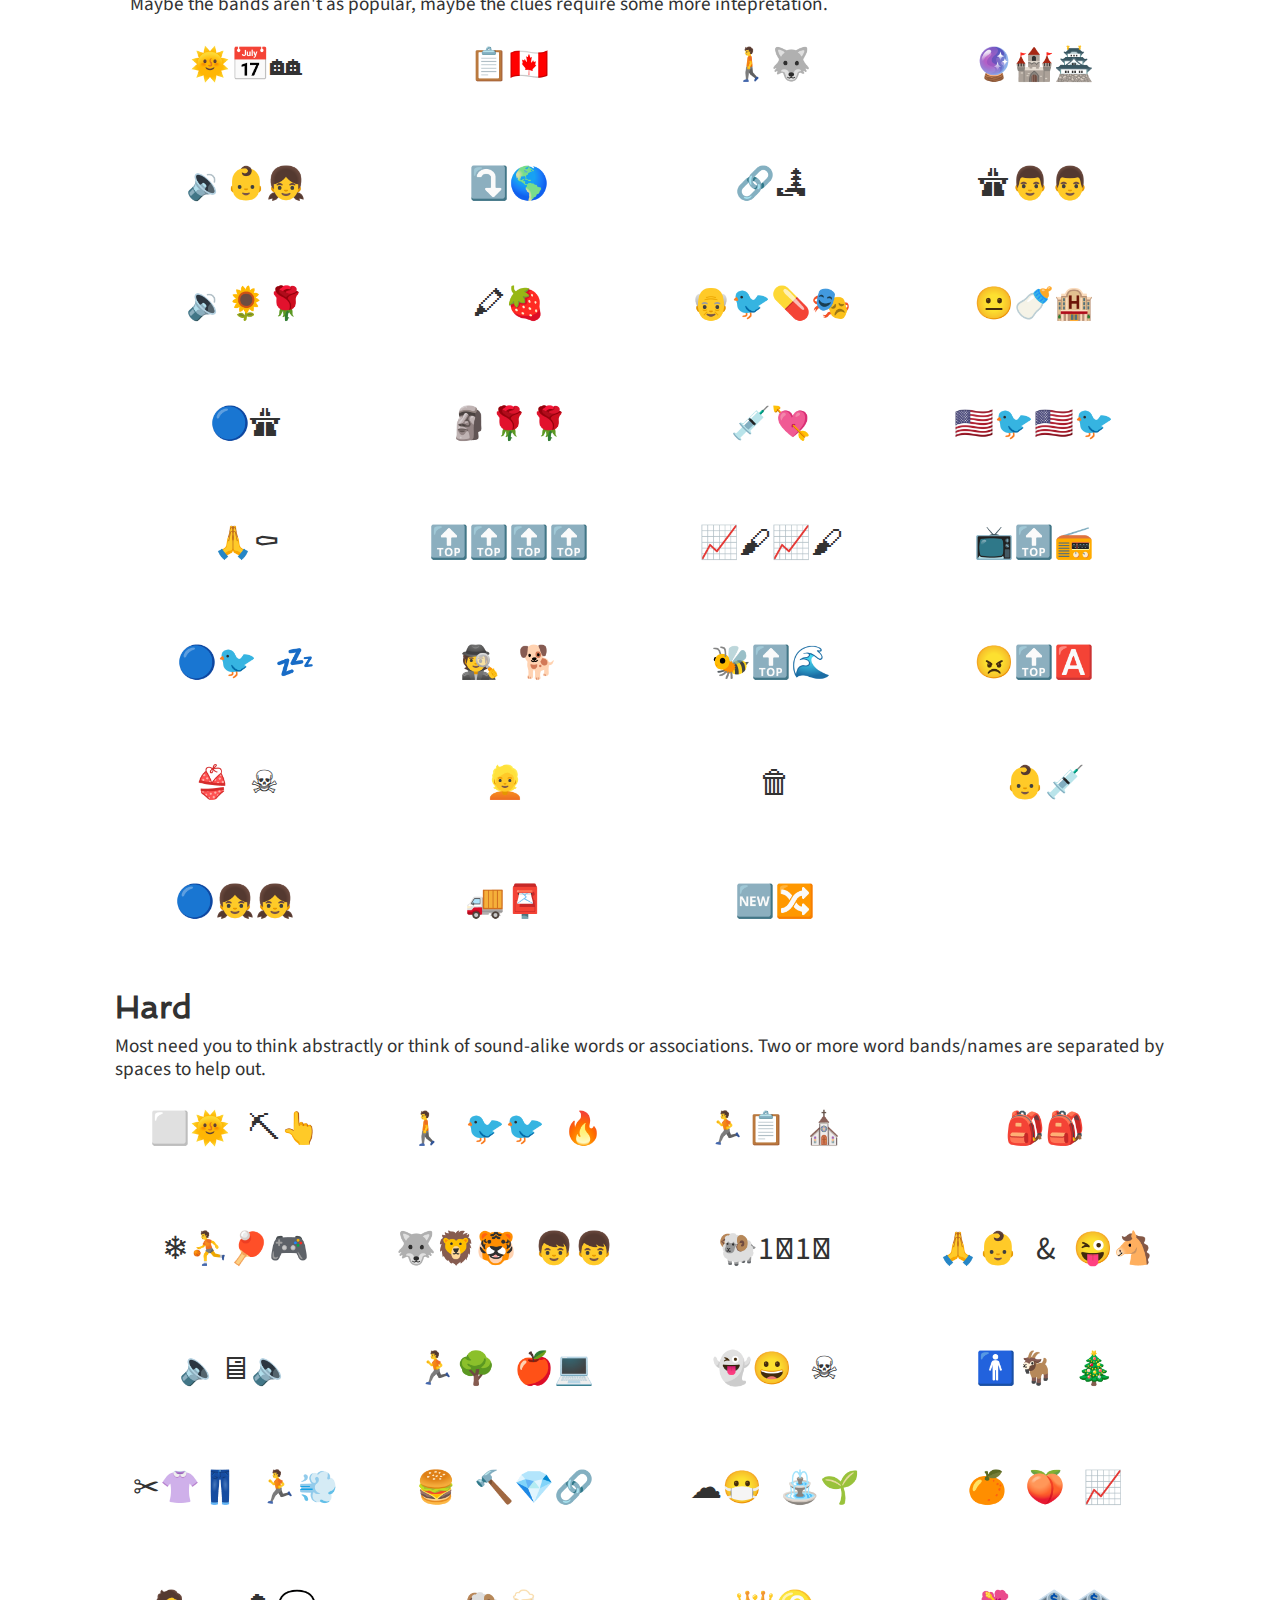
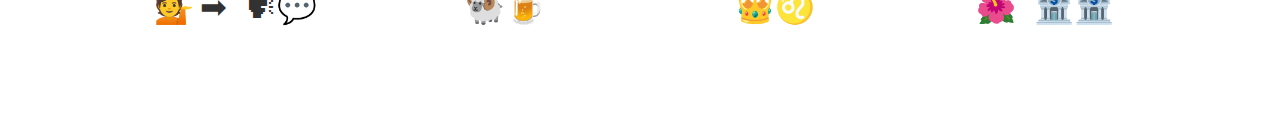
==== commit 063eeda6: "Add script to show/hide names on click, add more bands" ====
--- a/index.html
+++ b/index.html
@@ -1,78 +1,81 @@
 <!doctype html>
-<html class="no-js" lang="">
+<html lang="en-US">
     <head>
         <meta charset="utf-8">
         <meta http-equiv="x-ua-compatible" content="ie=edge">
-        <title></title>
-        <meta name="description" content="">
+        <title>Emoji Bands - Guess the band name represented only in emojis!</title>
+        <meta name="description" content="Guess the band represented by emojis">
         <meta name="viewport" content="width=device-width, initial-scale=1">
-
-        <link rel="apple-touch-icon" href="apple-touch-icon.png">
-        <!-- Place favicon.ico in the root directory -->
         <link href='https://fonts.googleapis.com/css?family=Spinnaker' rel='stylesheet' type='text/css'>
         <link href='https://fonts.googleapis.com/css?family=Source+Sans+Pro' rel='stylesheet' type='text/css'>
-
         <link rel="stylesheet" href="css/main.css">
     </head>
     <body>
+      <!--[if lt IE 8]>
+          <p class="browserupgrade">You are using an <strong>outdated</strong> browser. Please <a href="http://browsehappy.com/">upgrade your browser</a> to improve your experience.</p>
+      <![endif]-->
       <div class="container">
         <div class="header">
           <h1 class="page-title">Emoji Bands 🎸</h1>
-          <h2 class="page-subheading">(and Songs🎤!)</h2>
-          <p>My coworkers came up with this game on Slack one day and I thought I'd share what we
-            came up. It's simple: what band (or song) do these emoji represent? Click them to reveal the answers.</p>
-          <p>If you have any to contribute, Tweet them to me!</p>
+          <h2 class="page-subheading">(and Singers/Rappers🎤!)</h2>
+          <p>The game is simple: what band (or rapper, or singer, or musician) do these emoji represent? Click the emojis to reveal the answer and listen to a song.</p>
+          <p>If you have any to contribute, <a href="https://twitter.come/lieblhan">Tweet</a> them to me!</p>
         </div>
         <div class="content">
-          <h1>Easy</h1>
+          <div class="row">
+            <div class="full-col">
+              <h1>Easy</h1>
+              <p>Well-known bands (for the most part) and obvious clues.</p>
+            </div>
+          </div>
           <div class="row">
             <div class="col-4">
               <div class="grid-block">
                 <span class="emoji">🐞🐞</span>
-                <p><a href="https://www.youtube.com/watch?v=OJsb91hsUF8">The Beatles</a></p>
+                <p class="hidden"><a href="https://www.youtube.com/watch?v=OJsb91hsUF8">The Beatles</a></p>
               </div>
             </div>
             <div class="col-4">
               <div class="grid-block">
                 <span class="emoji">🔨🎃</span>
-                <p><a href="https://www.youtube.com/watch?v=q-KE9lvU810">Smashing Pumpkins</a></p>
+                <p class="hidden"><a href="https://www.youtube.com/watch?v=q-KE9lvU810">Smashing Pumpkins</a></p>
               </div>
             </div>
             <div class="col-4">
               <div class="grid-block">
                 <span class="emoji">🐦🐦</span>
-                <p><a href="https://www.youtube.com/watch?v=J74ttSR8lEg">The Byrds</a></p>
+                <p class="hidden"><a href="https://www.youtube.com/watch?v=J74ttSR8lEg">The Byrds</a></p>
               </div>
             </div>
             <div class="col-4">
               <div class="grid-block">
                 <span class="emoji">9⃣ 📏💅</span>
-                <p><a href="https://www.youtube.com/watch?v=PTFwQP86BRs">Nine Inch Nails</a></p>
+                <p class="hidden"><a href="https://www.youtube.com/watch?v=PTFwQP86BRs">Nine Inch Nails</a></p>
               </div>
             </div>
           <div class="row">
             <div class="col-4">
               <div class="grid-block">
                 <span class="emoji">☢👦</span>
-                <p><a href="https://www.youtube.com/watch?v=LBr7kECsjcQ">Fall Out Boy</a></p>
+                <p class="hidden"><a href="https://www.youtube.com/watch?v=LBr7kECsjcQ">Fall Out Boy</a></p>
               </div>
             </div>
             <div class="col-4">
               <div class="grid-block">
                 <span class="emoji">🐈🔌</span>
-                <p><a href="https://www.youtube.com/watch?v=4_Mww_XVU1s">Cat Power</a></p>
+                <p class="hidden"><a href="https://www.youtube.com/watch?v=4_Mww_XVU1s">Cat Power</a></p>
               </div>
             </div>
             <div class="col-4">
               <div class="grid-block">
                 <span class="emoji">🙍⛓</span>
-                <p><a href="https://www.youtube.com/watch?v=Nco_kh8xJDs">Alice in Chains</a></p>
+                <p class="hidden"><a href="https://www.youtube.com/watch?v=Nco_kh8xJDs">Alice in Chains</a></p>
               </div>
             </div>
             <div class="col-4">
               <div class="grid-block">
                 <span class="emoji">📻👤</span>
-                <p><a href="https://www.youtube.com/watch?v=zcfX3Lzchrs">Radiohead</a></p>
+                <p class="hidden"><a href="https://www.youtube.com/watch?v=zcfX3Lzchrs">Radiohead</a></p>
               </div>
             </div>
           </div>
@@ -80,25 +83,25 @@
             <div class="col-4">
               <div class="grid-block">
                 <span class="emoji">🌽</span>
-                <p><a href="https://www.youtube.com/watch?v=jRGrNDV2mKc">Korn</a></p>
+                <p class="hidden"><a href="https://www.youtube.com/watch?v=jRGrNDV2mKc">Korn</a></p>
               </div>
             </div>
             <div class="col-4">
               <div class="grid-block">
                 <span class="emoji">🐟🐟</span>
-                <p><a href="https://www.youtube.com/watch?v=oZfWmQJM4HI">Phish</a></p>
+                <p class="hidden"><a href="https://www.youtube.com/watch?v=oZfWmQJM4HI">Phish</a></p>
               </div>
             </div>
             <div class="col-4">
               <div class="grid-block">
                 <span class="emoji">🔥👄</span>
-                <p><a href="https://www.youtube.com/watch?v=AzlMeTxVdH8">The Flaming Lips</a></p>
+                <p class="hidden"><a href="https://www.youtube.com/watch?v=AzlMeTxVdH8">The Flaming Lips</a></p>
               </div>
             </div>
             <div class="col-4">
               <div class="grid-block">
                 <span class="emoji">🕳</span>
-                <p><a href="https://www.youtube.com/watch?v=cH_rfGBwamc">Hole</a></p>
+                <p class="hidden"><a href="https://www.youtube.com/watch?v=cH_rfGBwamc">Hole</a></p>
               </div>
             </div>
           </div>
@@ -106,25 +109,25 @@
             <div class="col-4">
               <div class="grid-block">
                 <span class="emoji">🗣🗣</span>
-                <p><a href="https://www.youtube.com/watch?v=I1wg1DNHbNU">The Talking Heads</a></p>
+                <p class="hidden"><a href="https://www.youtube.com/watch?v=I1wg1DNHbNU">The Talking Heads</a></p>
               </div>
             </div>
             <div class="col-4">
               <div class="grid-block">
                 <span class="emoji">🏖👦👦</span>
-                <p><a href="https://www.youtube.com/watch?v=wREBD2og5iY">The Beach Boys</a></p>
+                <p class="hidden"><a href="https://www.youtube.com/watch?v=wREBD2og5iY">The Beach Boys</a></p>
               </div>
             </div>
             <div class="col-4">
               <div class="grid-block">
                 <span class="emoji">🚪🚪</span>
-                <p><a href="https://www.youtube.com/watch?v=deB_u-to-IE">The Doors</a></p>
+                <p class="hidden"><a href="https://www.youtube.com/watch?v=deB_u-to-IE">The Doors</a></p>
               </div>
             </div>
             <div class="col-4">
               <div class="grid-block">
                 <span class="emoji">🔄🗿🗿</span>
-                <p><a href="https://www.youtube.com/watch?v=R3rnxQBizoU">The Rolling Stones</a></p>
+                <p class="hidden"><a href="https://www.youtube.com/watch?v=R3rnxQBizoU">The Rolling Stones</a></p>
               </div>
             </div>
           </div>
@@ -132,25 +135,25 @@
             <div class="col-4">
               <div class="grid-block">
                 <span class="emoji">⚫️👁🅿️🅿️</span>
-                <p><a href="https://www.youtube.com/watch?v=uSD4vsh1zDA">The Black Eyed Peas</a></p>
+                <p class="hidden"><a href="https://www.youtube.com/watch?v=uSD4vsh1zDA">The Black Eyed Peas</a></p>
               </div>
             </div>
             <div class="col-4">
               <div class="grid-block">
                 <span class="emoji">👮👮</span>
-                <p><a href="https://www.youtube.com/watch?v=MbXWrmQW-OE">The Police</a></p>
+                <p class="hidden"><a href="https://www.youtube.com/watch?v=MbXWrmQW-OE">The Police</a></p>
               </div>
             </div>
             <div class="col-4">
               <div class="grid-block">
                 <span class="emoji">⛰🐐🐐</span>
-                <p><a href="https://www.youtube.com/watch?v=eetIgGXH6DA">Mountain Goats</a></p>
+                <p class="hidden"><a href="https://www.youtube.com/watch?v=eetIgGXH6DA">Mountain Goats</a></p>
               </div>
             </div>
             <div class="col-4">
               <div class="grid-block">
                 <span class="emoji">📺</span>
-                <p><a href="https://www.youtube.com/watch?v=jlbunmCbTBA">Television</a></p>
+                <p class="hidden"><a href="https://www.youtube.com/watch?v=jlbunmCbTBA">Television</a></p>
               </div>
             </div>
           </div>
@@ -158,50 +161,50 @@
             <div class="col-4">
               <div class="grid-block">
                 <span class="emoji"> 💏</span>
-                <p><a href="https://www.youtube.com/watch?v=u7isxoTIeYM">Kiss</a></p>
+                <p class="hidden"><a href="https://www.youtube.com/watch?v=u7isxoTIeYM">Kiss</a></p>
               </div>
             </div>
             <div class="col-4">
               <div class="grid-block">
                 <span class="emoji">👸</span>
-                <p><a href="https://www.youtube.com/watch?v=fJ9rUzIMcZQ">Queen</a></p>
+                <p class="hidden"><a href="https://www.youtube.com/watch?v=fJ9rUzIMcZQ">Queen</a></p>
               </div>
             </div>
             <div class="col-4">
               <div class="grid-block">
                 <span class="emoji">🔥🌶🔥🌶</span>
-                <p><a href="https://www.youtube.com/watch?v=lwlogyj7nFE">Red Hot Chili Peppers</a></p>
+                <p class="hidden"><a href="https://www.youtube.com/watch?v=lwlogyj7nFE">Red Hot Chili Peppers</a></p>
               </div>
             </div>
             <div class="col-4">
               <div class="grid-block">
                 <span class="emoji">👊👄</span>
-                <p><a href="https://www.youtube.com/watch?v=5xxQs34UMx4">Smash Mouth</a></p>
+                <p class="hidden"><a href="https://www.youtube.com/watch?v=5xxQs34UMx4">Smash Mouth</a></p>
               </div>
           </div>
           <div class="row">
             <div class="col-4">
               <div class="grid-block">
                 <span class="emoji">🏖🏠</span>
-                <p><a href="https://www.youtube.com/watch?v=FuvWc3ToDHg">Beach House</a></p>
+                <p class="hidden"><a href="https://www.youtube.com/watch?v=FuvWc3ToDHg">Beach House</a></p>
               </div>
             </div>
             <div class="col-4">
               <div class="grid-block">
                 <span class="emoji">🔩🍷</span>
-                <p><a href="https://www.youtube.com/watch?v=3Kh09MuIfIU">Iron and Wine</a></p>
+                <p class="hidden"><a href="https://www.youtube.com/watch?v=3Kh09MuIfIU">Iron and Wine</a></p>
               </div>
             </div>
             <div class="col-4">
               <div class="grid-block">
                 <span class="emoji">🏃💎💎</span>
-                <p><a href="https://www.youtube.com/watch?v=BEOximWoFd0">Run the Jewels</a></p>
+                <p class="hidden"><a href="https://www.youtube.com/watch?v=BEOximWoFd0">Run the Jewels</a></p>
               </div>
             </div>
             <div class="col-4">
               <div class="grid-block">
                 <span class="emoji">➖🐻</span>
-                <p><a href="https://www.youtube.com/watch?v=hM_-L4tOQkg">Minus the Bear</a></p>
+                <p class="hidden"><a href="https://www.youtube.com/watch?v=hM_-L4tOQkg">Minus the Bear</a></p>
               </div>
             </div>
           </div>
@@ -209,34 +212,103 @@
             <div class="col-4">
               <div class="grid-block">
                 <span class="emoji">⚖</span>
-                <p><a href="https://www.youtube.com/watch?v=sy1dYFGkPUE">Justice</a></p>
-              </div>
-            </div>
-          </div>
-          <h1>Medium</h1>
+                <p class="hidden"><a href="https://www.youtube.com/watch?v=sy1dYFGkPUE">Justice</a></p>
+              </div>
+            </div>
+            <div class="col-4">
+              <div class="grid-block">
+                <span class="emoji">🏴</span>
+                <p class="hidden"><a href="https://www.youtube.com/watch?v=ZOhXw2D59hQ">Black Flag</a></p>
+              </div>
+            </div>
+            <div class="col-4">
+              <div class="grid-block">
+                <span class="emoji">💤🔝</span>
+                <p class="hidden"><a href="https://www.youtube.com/watch?v=Vppbdf-qtGU">ZZ Top</a></p>
+              </div>
+            </div>
+            <div class="col-4">
+              <div class="grid-block">
+                <span class="emoji">🔫🔫🌹🌹</span>
+                <p class="hidden"><a href="https://www.youtube.com/watch?v=1w7OgIMMRc4">Guns N' Roses</a></p>
+              </div>
+            </div>
+          </div>
+          <div class="row">
+            <div class="col-4">
+              <div class="grid-block">
+                <span class="emoji">🔙🛣👦👦</span>
+                <p class="hidden"><a href="https://www.youtube.com/watch?v=4fndeDfaWCg">Backstreet Boys</a></p>
+              </div>
+            </div>
+            <div class="col-4">
+              <div class="grid-block">
+                <span class="emoji">❄🐒🐒</span>
+                <p class="hidden"><a href="https://www.youtube.com/watch?v=3oK22ll4cxw">Arctic Monkeys</a></p>
+              </div>
+            </div>
+            <div class="col-4">
+              <div class="grid-block">
+                <span class="emoji">⚫🔑🔑</span>
+                <p class="hidden"><a href="https://www.youtube.com/watch?v=7jjScJ-bRpQ">The Black Keys</a></p>
+              </div>
+            </div>
+            <div class="col-4">
+              <div class="grid-block">
+                <span class="emoji">🐒🐒</span>
+                <p class="hidden"><a href="https://www.youtube.com/watch?v=XfuBREMXxts">The Monkees</a></p>
+              </div>
+            </div>
+          </div>
+          <div class="row">
+            <div class="col-4">
+              <div class="grid-block">
+                <span class="emoji">⛓⛓</span>
+                <p class="hidden"><a href="https://www.youtube.com/watch?v=e2QKlmMT8II">2 Chainz</a></p>
+              </div>
+            </div>
+            <div class="col-4">
+              <div class="grid-block">
+                <span class="emoji">☠🐁</span>
+                <p class="hidden"><a href="https://www.youtube.com/watch?v=zK1mLIeXwsQ">Deadmau5</a></p>
+              </div>
+            </div>
+            <div class="col-4">
+              <div class="grid-block">
+                <span class="emoji">🏜🏜🌴🏜🏜</span>
+                <p class="hidden"><a href="https://www.youtube.com/watch?v=6hzrDeceEKc">Oasis</a></p>
+              </div>
+            </div>
+          </div>
+          <div class="row">
+            <div class="full-col">
+              <h1>Medium</h1>
+              <p>Maybe the bands aren't as popular, maybe the clues require some more intepretation.</p>
+            </div>
+          </div>
           <div class="row">
             <div class="col-4">
               <div class="grid-block">
                 <span class="emoji">🌞📅🏘</span>
-                <p><a href="https://www.youtube.com/watch?v=dkTqXjlDP_I">Sunny Day Real Estate</a></p>
+                <p class="hidden"><a href="https://www.youtube.com/watch?v=dkTqXjlDP_I">Sunny Day Real Estate</a></p>
               </div>
             </div>
             <div class="col-4">
               <div class="grid-block">
                 <span class="emoji">📋🇨🇦</span>
-                <p><a href="https://www.youtube.com/watch?v=tznKkts0nG0">Boards of Canada</a></p>
+                <p class="hidden"><a href="https://www.youtube.com/watch?v=tznKkts0nG0">Boards of Canada</a></p>
               </div>
             </div>
             <div class="col-4">
               <div class="grid-block">
                 <span class="emoji">🚶🐺</span>
-                <p><a href="https://www.youtube.com/watch?v=5UWRypqz5-o">Steppenwolf</a></p>
+                <p class="hidden"><a href="https://www.youtube.com/watch?v=5UWRypqz5-o">Steppenwolf</a></p>
               </div>
             </div>
             <div class="col-4">
               <div class="grid-block">
                 <span class="emoji">🔮🏰🏯</span>
-                <p><a href="https://www.youtube.com/watch?v=MigfipDmY-0">Crystal Castles</a></p>
+                <p class="hidden"><a href="https://www.youtube.com/watch?v=MigfipDmY-0">Crystal Castles</a></p>
               </div>
             </div>
           </div>
@@ -244,25 +316,25 @@
             <div class="col-4">
               <div class="grid-block">
                 <span class="emoji">🔉👶👧</span>
-                <p><a href="https://www.youtube.com/watch?v=KM-u6dk920M">Sonic Youth</a></p>
+                <p class="hidden"><a href="https://www.youtube.com/watch?v=KM-u6dk920M">Sonic Youth</a></p>
               </div>
             </div>
             <div class="col-4">
               <div class="grid-block">
                 <span class="emoji">⤵️🌎</span>
-                <p><a href="https://www.youtube.com/watch?v=uSSF7ozBfGg">Underworld</a></p>
+                <p class="hidden"><a href="https://www.youtube.com/watch?v=uSSF7ozBfGg">Underworld</a></p>
               </div>
             </div>
             <div class="col-4">
               <div class="grid-block">
                 <span class="emoji">🔗🏞</span>
-                <p><a href="https://www.youtube.com/watch?v=kXYiU_JCYtU">Linkin Park</a></p>
-              </div>
-            </div>
-            <div class="col-4">
-              <div class="grid-block">
-                <span class="emoji">🏜🏜🌴🏜🏜</span>
-                <p><a href="https://www.youtube.com/watch?v=6hzrDeceEKc">Oasis</a></p>
+                <p class="hidden"><a href="https://www.youtube.com/watch?v=kXYiU_JCYtU">Linkin Park</a></p>
+              </div>
+            </div>
+            <div class="col-4">
+              <div class="grid-block">
+                <span class="emoji">🛣👨👨</span>
+                <p class="hidden"><a href="https://www.youtube.com/watch?v=aFkcAH-m9W0">The Highwaymen</a></p>
               </div>
             </div>
           </div>
@@ -270,25 +342,25 @@
             <div class="col-4">
               <div class="grid-block">
                 <span class="emoji">🔉🌻🌹</span>
-                <p><a href="https://www.youtube.com/watch?v=3mbBbFH9fAg">Soundgarden</a></p>
+                <p class="hidden"><a href="https://www.youtube.com/watch?v=3mbBbFH9fAg">Soundgarden</a></p>
               </div>
             </div>
             <div class="col-4">
               <div class="grid-block">
                 <span class="emoji">🖍🍓</span>
-                <p><a href="https://www.youtube.com/watch?v=6Ejga4kJUts">The Cranberries</a></p>
+                <p class="hidden"><a href="https://www.youtube.com/watch?v=6Ejga4kJUts">The Cranberries</a></p>
               </div>
             </div>
             <div class="col-4">
               <div class="grid-block">
                 <span class="emoji">👴🐦💊🎭</span>
-                <p><a href="https://www.youtube.com/watch?v=1gX1EP6mG-E">Old Crow Medicine Show</a></p>
+                <p class="hidden"><a href="https://www.youtube.com/watch?v=1gX1EP6mG-E">Old Crow Medicine Show</a></p>
               </div>
             </div>
             <div class="col-4">
               <div class="grid-block">
                 <span class="emoji">😐🍼🏨</span>
-                <p><a href="https://www.youtube.com/watch?v=hD6_QXwKesU">Neutral Milk Hotel</a></p>
+                <p class="hidden"><a href="https://www.youtube.com/watch?v=hD6_QXwKesU">Neutral Milk Hotel</a></p>
               </div>
             </div>
           </div>
@@ -296,25 +368,25 @@
             <div class="col-4">
               <div class="grid-block">
                 <span class="emoji">🔵🛣</span>
-                <p><a href="https://www.youtube.com/watch?v=B48a1oOlB-E">Blue Highway</a></p>
+                <p class="hidden"><a href="https://www.youtube.com/watch?v=B48a1oOlB-E">Blue Highway</a></p>
               </div>
             </div>
             <div class="col-4">
               <div class="grid-block">
                 <span class="emoji">🗿🌹🌹</span>
-                <p><a href="https://www.youtube.com/watch?v=w25UA7YxwJs">The Stone Roses</a></p>
-              </div>
-            </div>
-            <div class="col-4">
-              <div class="grid-block">
-                <span class="emoji">💉❤️</span>
-                <p><a href="https://www.youtube.com/watch?v=FyYMzEplnfU">My Bloody Valentine</a></p>
+                <p class="hidden"><a href="https://www.youtube.com/watch?v=w25UA7YxwJs">The Stone Roses</a></p>
+              </div>
+            </div>
+            <div class="col-4">
+              <div class="grid-block">
+                <span class="emoji">💉💘</span>
+                <p class="hidden"><a href="https://www.youtube.com/watch?v=FyYMzEplnfU">My Bloody Valentine</a></p>
               </div>
             </div>
             <div class="col-4">
               <div class="grid-block">
                 <span class="emoji">🇺🇸🐦🇺🇸🐦</span>
-                <p><a href="https://www.youtube.com/watch?v=iqODbP1T3nk">The Eagles</a></p>
+                <p class="hidden"><a href="https://www.youtube.com/watch?v=iqODbP1T3nk">Eagles</a></p>
               </div>
             </div>
           </div>
@@ -322,25 +394,25 @@
             <div class="col-4">
               <div class="grid-block">
                 <span class="emoji">🙏⚰</span>
-                <p><a href="https://www.youtube.com/watch?v=XacvydVrhuI">The Grateful Dead</a></p>
+                <p class="hidden"><a href="https://www.youtube.com/watch?v=XacvydVrhuI">The Grateful Dead</a></p>
               </div>
             </div>
             <div class="col-4">
               <div class="grid-block">
                 <span class="emoji">🔝🔝🔝🔝</span>
-                <p><a href="https://www.youtube.com/watch?v=joqjBAJx4ZA">The Four Tops</a></p>
+                <p class="hidden"><a href="https://www.youtube.com/watch?v=joqjBAJx4ZA">The Four Tops</a></p>
               </div>
             </div>
             <div class="col-4">
               <div class="grid-block">
                 <span class="emoji">📈🖌📈🖌</span>
-                <p><a href="https://www.youtube.com/watch?v=-LYbWn_Oit8">The Strokes</a></p>
+                <p class="hidden"><a href="https://www.youtube.com/watch?v=-LYbWn_Oit8">The Strokes</a></p>
               </div>
             </div>
             <div class="col-4">
               <div class="grid-block">
                 <span class="emoji">📺🔝📻</span>
-                <p><a href="https://www.youtube.com/watch?v=j1-xRk6llh4">TV on the Radio</a></p>
+                <p class="hidden"><a href="https://www.youtube.com/watch?v=j1-xRk6llh4">TV on the Radio</a></p>
               </div>
             </div>
           </div>
@@ -348,50 +420,50 @@
             <div class="col-4">
               <div class="grid-block">
                 <span class="emoji">🔵🐦&nbsp;&nbsp;&nbsp;💤</span>
-                <p><a href="https://www.youtube.com/watch?v=cuaGcm8yqzI">Jay Z</a></p>
+                <p class="hidden"><a href="https://www.youtube.com/watch?v=cuaGcm8yqzI">Jay Z</a></p>
               </div>
             </div>
             <div class="col-4">
               <div class="grid-block">
                 <span class="emoji">🕵&nbsp;&nbsp;&nbsp;🐕</span>
-                <p><a href="https://www.youtube.com/watch?v=DI3yXg-sX5c">Snoop Dogg</a></p>
+                <p class="hidden"><a href="https://www.youtube.com/watch?v=DI3yXg-sX5c">Snoop Dogg</a></p>
               </div>
             </div>
             <div class="col-4">
               <div class="grid-block">
                 <span class="emoji">🐝🔝🌊</span>
-                <p><a href="https://www.youtube.com/watch?v=2EwViQxSJJQ">Beyoncé</a></p>
+                <p class="hidden"><a href="https://www.youtube.com/watch?v=2EwViQxSJJQ">Beyoncé</a></p>
               </div>
             </div>
             <div class="col-4">
               <div class="grid-block">
                 <span class="emoji">😠🔝🅰️</span>
-                <p><a href="https://www.youtube.com/watch?v=79fzeNUqQbQ">Madonna</a></p>
+                <p class="hidden"><a href="https://www.youtube.com/watch?v=79fzeNUqQbQ">Madonna</a></p>
               </div>
             </div>
           <div class="row">
             <div class="col-4">
               <div class="grid-block">
                 <span class="emoji">👙&nbsp;&nbsp;&nbsp;☠</span>
-                <p><a href="https://www.youtube.com/watch?v=mZxxhxjgnC0">Bikini Kill</a></p>
+                <p class="hidden"><a href="https://www.youtube.com/watch?v=mZxxhxjgnC0">Bikini Kill</a></p>
               </div>
             </div>
             <div class="col-4">
               <div class="grid-block">
                 <span class="emoji">👱</span>
-                <p><a href="https://www.youtube.com/watch?v=WGU_4-5RaxU">Blondie</a></p>
+                <p class="hidden"><a href="https://www.youtube.com/watch?v=WGU_4-5RaxU">Blondie</a></p>
               </div>
             </div>
             <div class="col-4">
               <div class="grid-block">
                 <span class="emoji">🗑</span>
-                <p><a href="https://www.youtube.com/watch?v=GpBFOJ3R0M4">Garbage</a></p>
+                <p class="hidden"><a href="https://www.youtube.com/watch?v=GpBFOJ3R0M4">Garbage</a></p>
               </div>
             </div>
             <div class="col-4">
               <div class="grid-block">
                 <span class="emoji">👶💉</span>
-                <p><a href="https://www.youtube.com/watch?v=OCiLxRCBf40">The Youngbloods</a></p>
+                <p class="hidden"><a href="https://www.youtube.com/watch?v=OCiLxRCBf40">The Youngbloods</a></p>
               </div>
             </div>
           </div>
@@ -399,40 +471,51 @@
             <div class="col-4">
               <div class="grid-block">
                 <span class="emoji">🔵👧👧</span>
-                <p><a href="https://www.youtube.com/watch?v=HUgwM1Ky228">Indigo Girls</a></p>
+                <p class="hidden"><a href="https://www.youtube.com/watch?v=HUgwM1Ky228">Indigo Girls</a></p>
               </div>
             </div>
             <div class="col-4">
               <div class="grid-block">
                 <span class="emoji">🚚📮</span>
-                <p><a href="https://www.youtube.com/watch?v=0wrsZog8qXg">The Postal Service</a></p>
-              </div>
-            </div>
-          </div>
-          <h1>Hard</h1>
+                <p class="hidden"><a href="https://www.youtube.com/watch?v=0wrsZog8qXg">The Postal Service</a></p>
+              </div>
+            </div>
+            <div class="col-4">
+              <div class="grid-block">
+                <span class="emoji">🆕🔀</span>
+                <p class="hidden"><a href="https://www.youtube.com/watch?v=oUjUTG3hwyQ">New Order</a></p>
+              </div>
+            </div>
+          </div>
+          <div class="row">
+            <div class="full-col">
+              <h1>Hard</h1>
+              <p>Most need you to think abstractly or think of sound-alike words or associations. Two or more word bands/names are separated by spaces to help out.</p>
+            </div>
+          </div>
           <div class="row">
             <div class="col-4">
               <div class="grid-block">
                 <span class="emoji">⬜🌞&nbsp;&nbsp;&nbsp;⛏👆</span>
-                <p><a href="https://www.youtube.com/watch?v=K6jCdUaaE1Q">Silversun Pickups</a></p>
+                <p class="hidden"><a href="https://www.youtube.com/watch?v=K6jCdUaaE1Q">Silversun Pickups</a></p>
               </div>
             </div>
             <div class="col-4">
               <div class="grid-block">
                 <span class="emoji">🚶&nbsp;&nbsp;&nbsp;🐦🐦&nbsp;&nbsp;&nbsp;🔥</span>
-                <p><a href="https://www.youtube.com/watch?v=gi9VSqMlJ0o">Waka Flocka Flame</a></p>
+                <p class="hidden"><a href="https://www.youtube.com/watch?v=gi9VSqMlJ0o">Waka Flocka Flame</a></p>
               </div>
             </div>
             <div class="col-4">
               <div class="grid-block">
                 <span class="emoji">🏃📋&nbsp;&nbsp;&nbsp;⛪</span>
-                <p><a href="https://www.youtube.com/watch?v=j82FBbgpUy4">Dashboard Confessional</a></p>
+                <p class="hidden"><a href="https://www.youtube.com/watch?v=j82FBbgpUy4">Dashboard Confessional</a></p>
               </div>
             </div>
             <div class="col-4">
               <div class="grid-block">
                 <span class="emoji">🎒🎒</span>
-                <p><a href="https://www.youtube.com/watch?v=UhqblJCadEA">Tupac</a></p>
+                <p class="hidden"><a href="https://www.youtube.com/watch?v=UhqblJCadEA">Tupac</a></p>
               </div>
             </div>
           </div>
@@ -440,25 +523,25 @@
             <div class="col-4">
               <div class="grid-block">
                 <span class="emoji">❄⛹🏓🎮</span>
-                <p><a href="https://www.youtube.com/watch?v=RB-RcX5DS5A">Coldplay</a></p>
+                <p class="hidden"><a href="https://www.youtube.com/watch?v=RB-RcX5DS5A">Coldplay</a></p>
               </div>
             </div>
             <div class="col-4">
               <div class="grid-block">
                 <span class="emoji">🐺🦁🐯&nbsp;&nbsp;&nbsp;👦👦</span>
-                <p><a href="https://www.youtube.com/watch?v=svTuSRiFPoc">The Beastie Boys</a></p>
+                <p class="hidden"><a href="https://www.youtube.com/watch?v=svTuSRiFPoc">The Beastie Boys</a></p>
               </div>
             </div>
             <div class="col-4">
               <div class="grid-block">
                 <span class="emoji">🐏1⃣1⃣</span>
-                <p><a href="https://www.youtube.com/watch?v=ZLlLtSG7xe4">The Ramones</a></p>
+                <p class="hidden"><a href="https://www.youtube.com/watch?v=ZLlLtSG7xe4">The Ramones</a></p>
               </div>
             </div>
             <div class="col-4">
               <div class="grid-block">
                 <span class="emoji">🙏👶&nbsp;&nbsp;&nbsp;&&nbsp;&nbsp;&nbsp;😜🐴</span>
-                <p><a href="https://www.youtube.com/watch?v=t4Y1wDdMYH4">Neil Young and Crazy Horse</a></p>
+                <p class="hidden"><a href="https://www.youtube.com/watch?v=t4Y1wDdMYH4">Neil Young and Crazy Horse</a></p>
               </div>
             </div>
           </div>
@@ -466,25 +549,25 @@
             <div class="col-4">
               <div class="grid-block">
                 <span class="emoji">🔈🖥🔈</span>
-                <p><a href="https://www.youtube.com/watch?v=Ogy9cq6AB_M">LCD Soundsystem</a></p>
+                <p class="hidden"><a href="https://www.youtube.com/watch?v=Ogy9cq6AB_M">LCD Soundsystem</a></p>
               </div>
             </div>
             <div class="col-4">
               <div class="grid-block">
                 <span class="emoji">🏃🌳&nbsp;&nbsp;&nbsp;🍎💻</span>
-                <p><a href="https://www.youtube.com/watch?v=pcawnRIyeok">Fleetwood Mac</a></p>
-              </div>
-            </div>
-            <div class="col-4">
-              <div class="grid-block">
-                <span class="emoji">👻😀&nbsp;&nbsp;&nbsp;🔫</span>
-                <p><a href="https://www.youtube.com/watch?v=JS0XhXsmCRs">Ghostface Killah</a></p>
+                <p class="hidden"><a href="https://www.youtube.com/watch?v=pcawnRIyeok">Fleetwood Mac</a></p>
+              </div>
+            </div>
+            <div class="col-4">
+              <div class="grid-block">
+                <span class="emoji">👻😀&nbsp;&nbsp;&nbsp;☠</span>
+                <p class="hidden"><a href="https://www.youtube.com/watch?v=JS0XhXsmCRs">Ghostface Killah</a></p>
               </div>
             </div>
             <div class="col-4">
               <div class="grid-block">
                 <span class="emoji">🚹🐐&nbsp;&nbsp;&nbsp;🎄</span>
-                <p><a href="https://www.youtube.com/watch?v=4P0hG3sD0-E">Billie Holiday</a></p>
+                <p class="hidden"><a href="https://www.youtube.com/watch?v=4P0hG3sD0-E">Billie Holiday</a></p>
               </div>
             </div>
           </div>
@@ -492,25 +575,25 @@
             <div class="col-4">
               <div class="grid-block">
                 <span class="emoji">✂👚👖&nbsp;&nbsp;&nbsp;🏃💨</span>
-                <p><a href="https://www.youtube.com/watch?v=8xg3vE8Ie_E">Taylor Swift</a></p>
+                <p class="hidden"><a href="https://www.youtube.com/watch?v=8xg3vE8Ie_E">Taylor Swift</a></p>
               </div>
             </div>
             <div class="col-4">
               <div class="grid-block">
                 <span class="emoji">🍔&nbsp;&nbsp;&nbsp;🔨💎🔗</span>
-                <p><a href="https://www.youtube.com/watch?v=wssnxfjH-zw">Patti Smith</a></p>
+                <p class="hidden"><a href="https://www.youtube.com/watch?v=wssnxfjH-zw">Patti Smith</a></p>
               </div>
             </div>
             <div class="col-4">
               <div class="grid-block">
                 <span class="emoji">☁😷&nbsp;&nbsp;&nbsp;⛲🌱</span>
-                <p><a href="https://www.youtube.com/watch?v=dp4339EbVn8">Dusty Springfield</a></p>
+                <p class="hidden"><a href="https://www.youtube.com/watch?v=dp4339EbVn8">Dusty Springfield</a></p>
               </div>
             </div>
             <div class="col-4">
               <div class="grid-block">
                 <span class="emoji">🍊&nbsp;&nbsp;&nbsp;🍑&nbsp;&nbsp;&nbsp;📈</span>
-                <p><a href="https://www.youtube.com/watch?v=8PvebsWcpto">Florida Georgia Line</a></p>
+                <p class="hidden"><a href="https://www.youtube.com/watch?v=8PvebsWcpto">Florida Georgia Line</a></p>
               </div>
             </div>
           </div>
@@ -518,15 +601,45 @@
             <div class="col-4">
               <div class="grid-block">
                 <span class="emoji">💁	➡&nbsp;&nbsp;&nbsp;🗣💬</span>
-                <p><a href="https://www.youtube.com/watch?v=bViNS2U7W_o">Guided By Voices</a></p>
+                <p class="hidden"><a href="https://www.youtube.com/watch?v=bViNS2U7W_o">Guided By Voices</a></p>
+              </div>
+            </div>
+            <div class="col-4">
+              <div class="grid-block">
+                <span class="emoji">🐏🍺</span>
+                <p class="hidden"><a href="https://www.youtube.com/watch?v=StZcUAPRRac">Rammstein</a></p>
+              </div>
+            </div>
+            <div class="col-4">
+              <div class="grid-block">
+                <span class="emoji">👑♌</span>
+                <p class="hidden"><a href="https://www.youtube.com/watch?v=RF0HhrwIwp0">Kings of Leon</a></p>
+              </div>
+            </div>
+            <div class="col-4">
+              <div class="grid-block">
+                <span class="emoji">🌺&nbsp;&nbsp;&nbsp;🏦🏦</span>
+                <p class="hidden"><a href="https://www.youtube.com/watch?v=i3Jv9fNPjgk">Azealia Banks</a></p>
               </div>
             </div>
           </div>
         </div>
       </div>
     </div>
-        <!--[if lt IE 8]>
-            <p class="browserupgrade">You are using an <strong>outdated</strong> browser. Please <a href="http://browsehappy.com/">upgrade your browser</a> to improve your experience.</p>
-        <![endif]-->
+    <script type="text/javascript">
+      function toggleHiddenClass() {
+        if (this.nextElementSibling.className === 'hidden') {
+          this.nextElementSibling.className = '';
+        } else {
+          this.nextElementSibling.className = 'hidden';
+        }
+      }
+      window.onload = function() {
+        var emojiList = document.getElementsByClassName('emoji');
+        for (var i = 0; i < emojiList.length; i++) {
+          emojiList[i].addEventListener('click', toggleHiddenClass)
+        }
+      }
+    </script>
     </body>
 </html>
--- a/css/main.css
+++ b/css/main.css
@@ -1,18 +1,7 @@
 *,*:before,*:after{-moz-box-sizing:border-box;-webkit-box-sizing:border-box;box-sizing:border-box;}
-html,body,div,span,object,iframe,h1,h2,h3,h4,h5,h6,p,blockquote,pre,abbr,address,cite,code,del,dfn,em,img,ins,kbd,q,samp,small,strong,sub,sup,var,b,i,dl,dt,dd,ol,ul,li,fieldset,form,label,legend,table,caption,tbody,tfoot,thead,tr,th,td,article,aside,canvas,details,figcaption,figure,footer,header,hgroup,menu,nav,section,summary,time,mark,audio,video{margin:0;padding:0;border:0;outline:0;font-size:100%;vertical-align:baseline;background:transparent}
+html,body,div,span,object,iframe,h1,h2,h3,h4,h5,h6,p,blockquote,pre,abbr,address,cite,code,del,dfn,em,img,ins,kbd,q,samp,small,strong,sub,sup,var,b,i,dl,dt,dd,ol,ul,li,fieldset,form,label,legend,table,caption,tbody,tfoot,thead,tr,th,td,article,aside,canvas,details,figcaption,figure,footer,header,hgroup,menu,nav,section,summary,time,mark,audio,video{margin:0;padding:0;border:0;outline:0;font-size:100%;vertical-align:baseline;background:transparent;}
 body{line-height:1}
-article,aside,details,figcaption,figure,footer,header,hgroup,menu,nav,section{display:block}
-nav ul{list-style:none}
-blockquote,q{quotes:none}
-blockquote:before,blockquote:after,q:before,q:after{content:none}
 a{margin:0;padding:0;font-size:100%;vertical-align:baseline;background:transparent}
-ins{background-color:#ff9;color:#000;text-decoration:none}
-mark{background-color:#ff9;color:#000;font-style:italic;font-weight:bold}
-del{text-decoration:line-through}
-abbr[title],dfn[title]{border-bottom:1px dotted;cursor:help}
-table{border-collapse:collapse;border-spacing:0}
-hr{display:block;height:1px;border:0;border-top:1px solid #ccc;margin:1em 0;padding:0}
-input,select{vertical-align:middle}
 
 html {
   font-family: 'Source Sans Pro', sans-serif;
@@ -39,7 +28,7 @@
 p {
   font-size: 1.2em;
   line-height: 1.2;
-  margin: 0.6em;
+  margin: 0.6em 0;
 }
 
 a {
@@ -70,6 +59,11 @@
 
 .emoji {
   font-size: 2em;
+  cursor: pointer;
+}
+
+.hidden {
+  visibility: hidden;
 }
 
 .row {
@@ -77,7 +71,7 @@
   margin-left: -15px;
 }
 
-.col-4 {
+.col-4, .full-col {
   width: 100%;
   padding-left: 15px;
   padding-right: 15px;
@@ -88,6 +82,22 @@
   .col-4 {
     float: left;
     width: 25%;
+  }
+  .full-col {
+    float: left;
+    width: 100%;
+  }
+}
+
+@media only screen
+and (min-width : 769px) and (max-width:1000px) {
+  .col-4 {
+    float: left;
+    width: 50%;
+  }
+  .full-col {
+    float: left;
+    width: 100%;
   }
 }
 
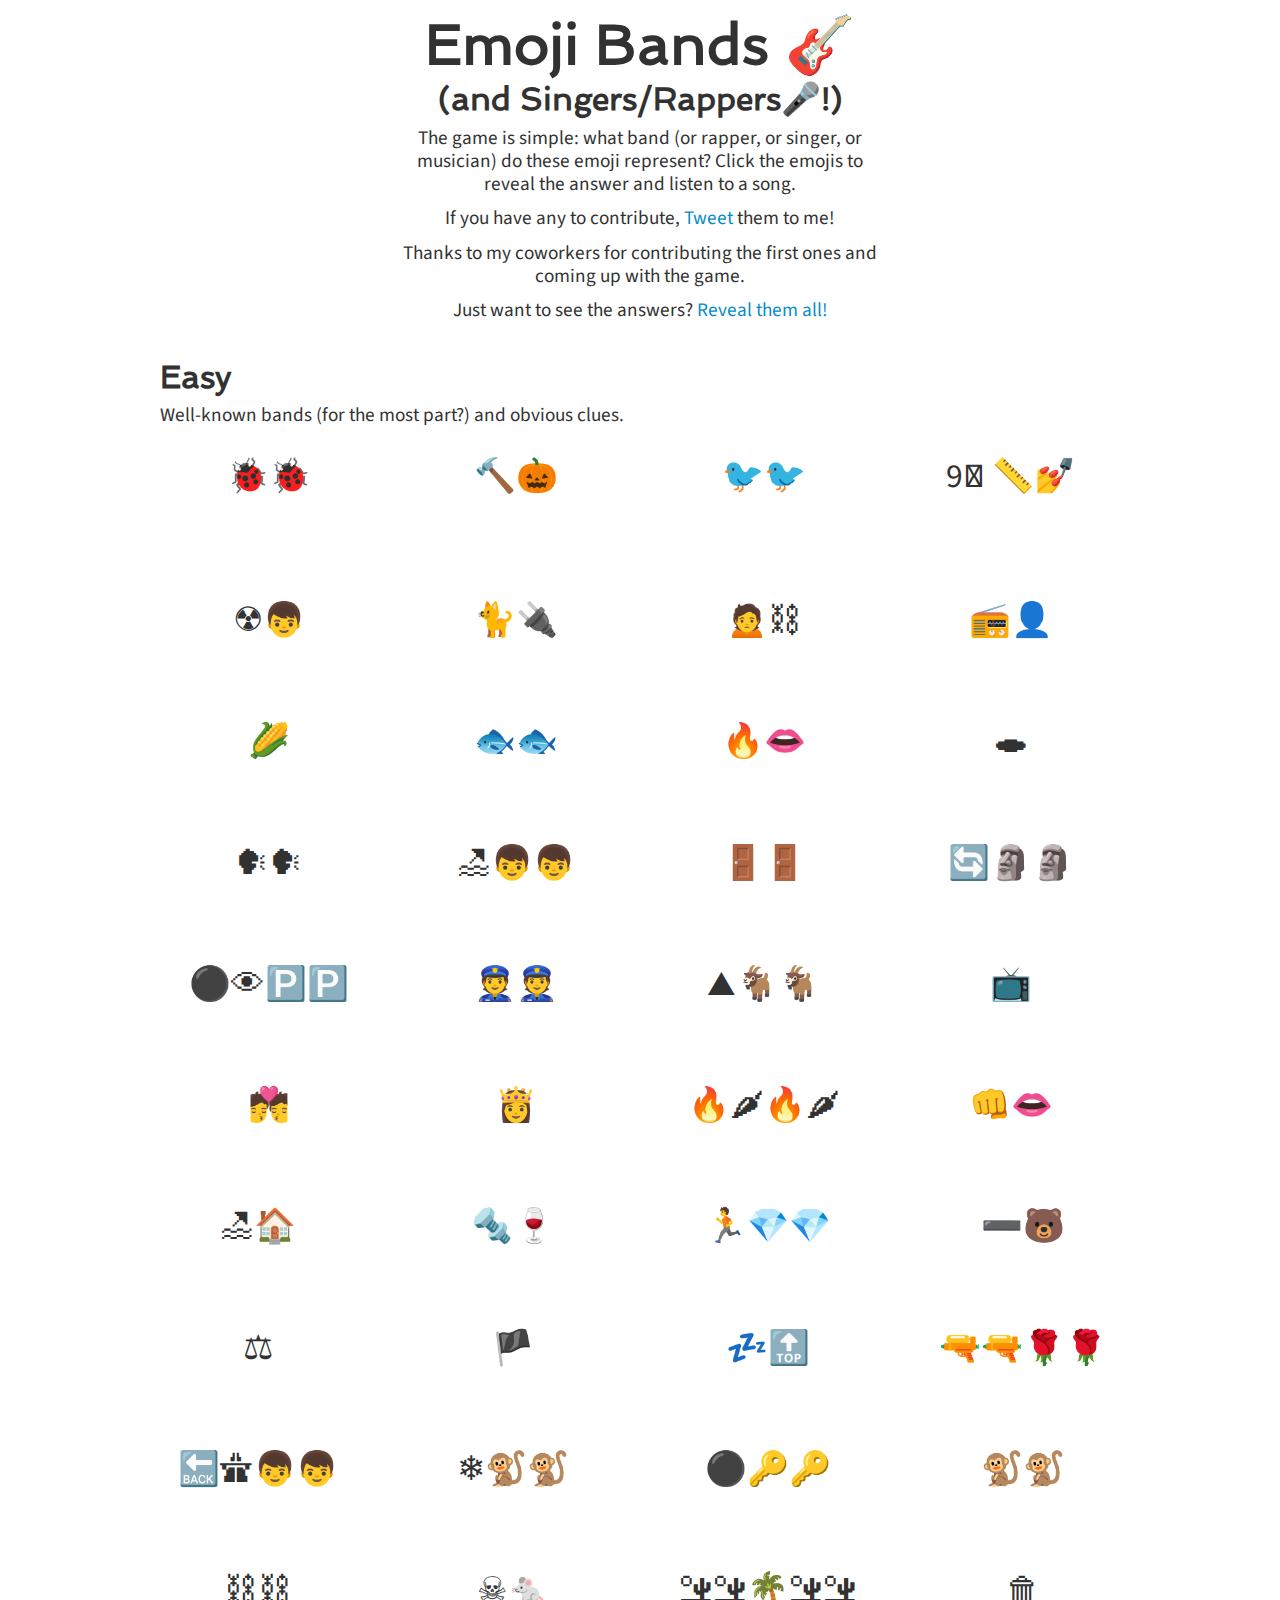
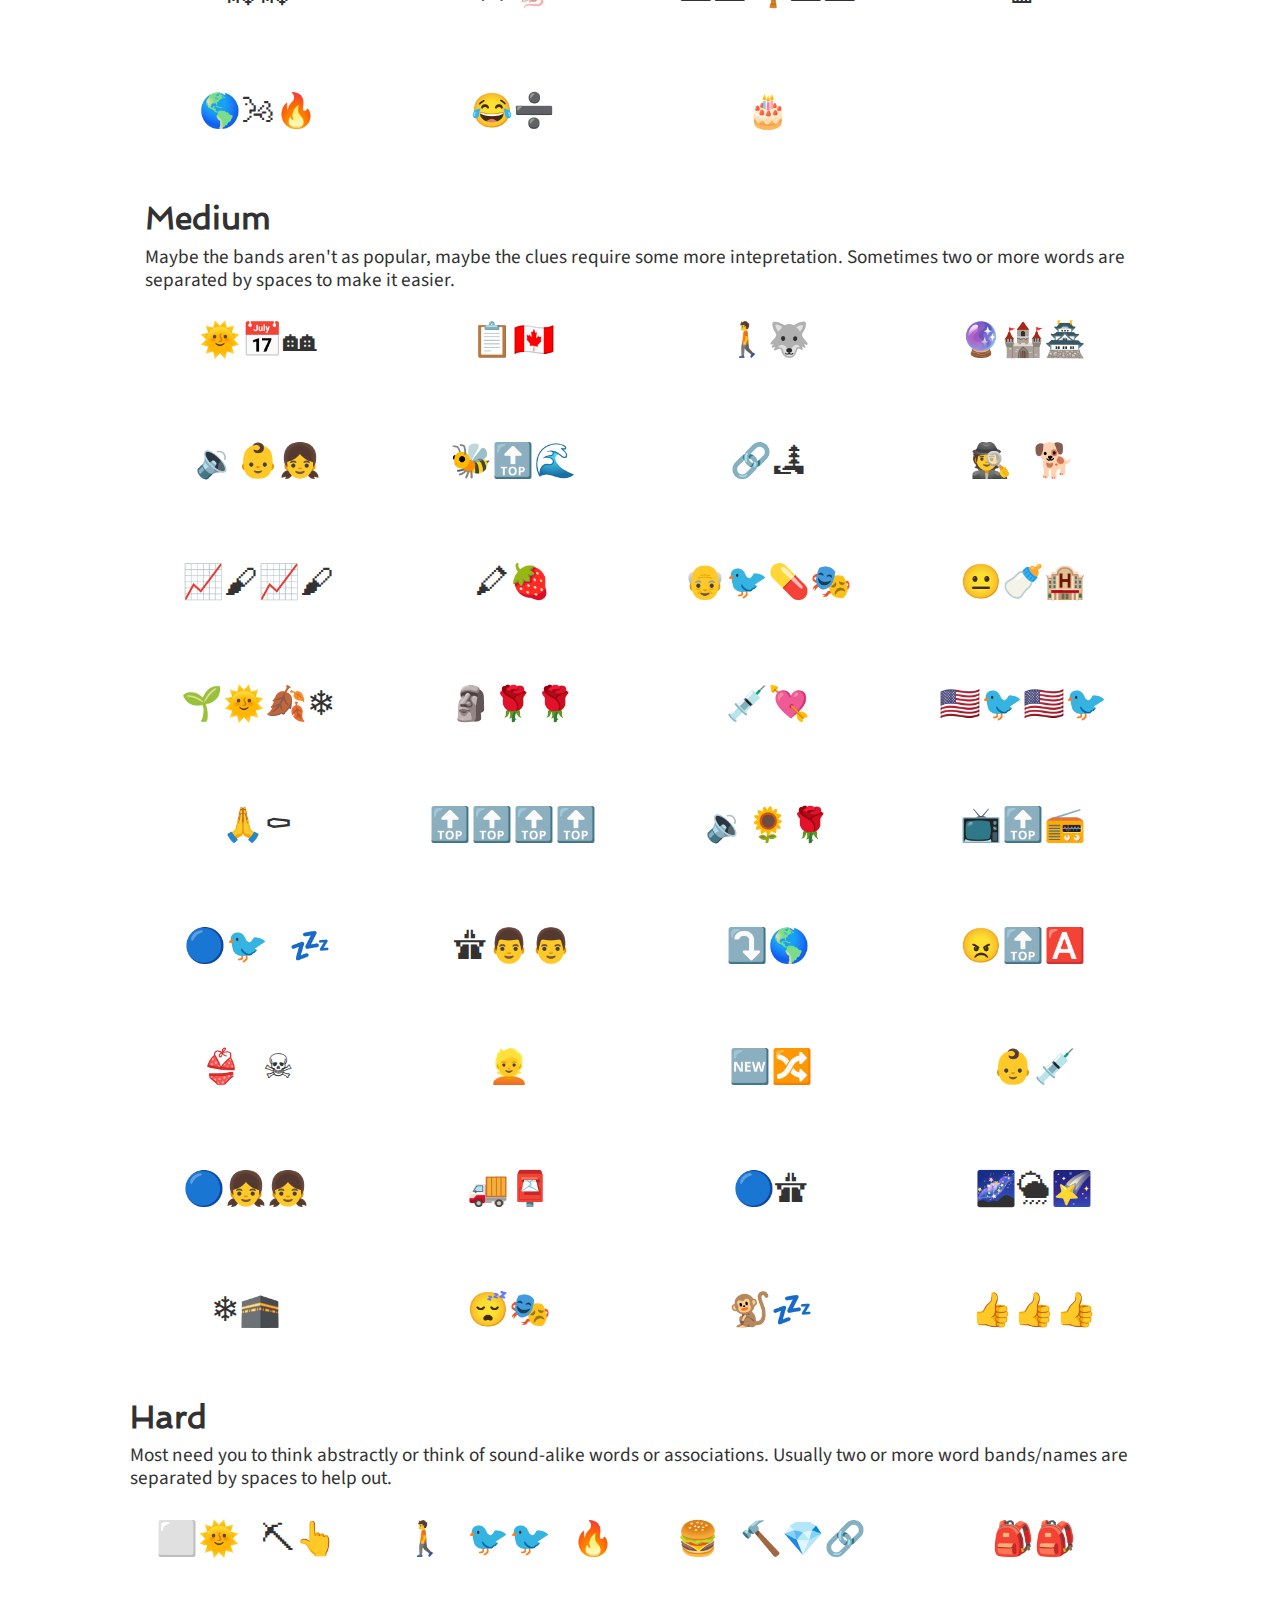
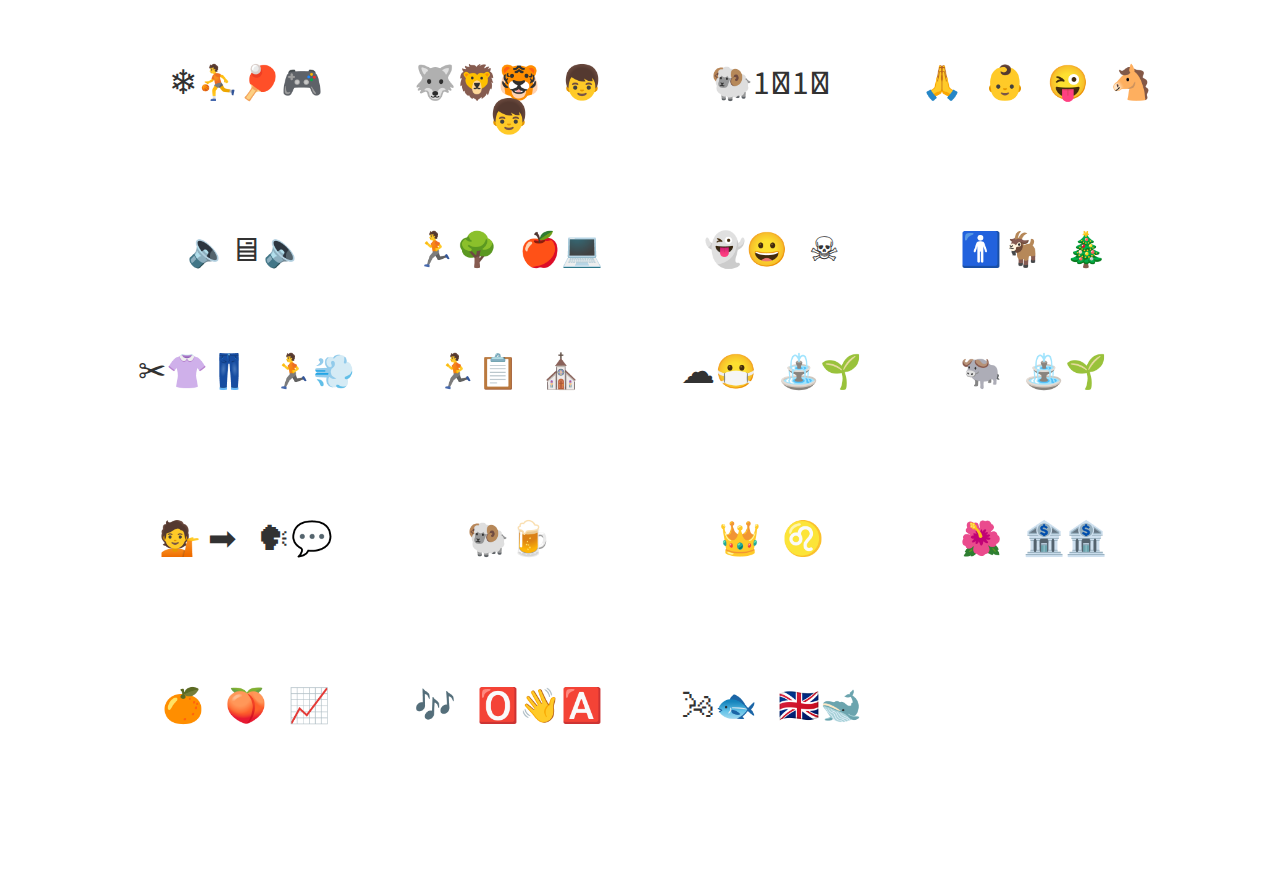
==== commit f38d46f2: "Add more bands, add snarky text" ====
--- a/index.html
+++ b/index.html
@@ -19,20 +19,24 @@
           <h1 class="page-title">Emoji Bands 🎸</h1>
           <h2 class="page-subheading">(and Singers/Rappers🎤!)</h2>
           <p>The game is simple: what band (or rapper, or singer, or musician) do these emoji represent? Click the emojis to reveal the answer and listen to a song.</p>
-          <p>If you have any to contribute, <a href="https://twitter.come/lieblhan">Tweet</a> them to me!</p>
+          <p>If you have any to contribute, <a href="https://twitter.com/lieblhan">Tweet</a> them to me!</p>
+          <p>Thanks to my coworkers for contributing the first ones and coming up with the game.</p>
+          <p>Just want to see the answers? <span class="link" onclick="revealAllHidden()">Reveal them all!</span></p>
         </div>
         <div class="content">
           <div class="row">
             <div class="full-col">
               <h1>Easy</h1>
-              <p>Well-known bands (for the most part) and obvious clues.</p>
+              <p>Well-known bands (for the most part?) and obvious clues.</p>
             </div>
           </div>
           <div class="row">
             <div class="col-4">
               <div class="grid-block">
                 <span class="emoji">🐞🐞</span>
-                <p class="hidden"><a href="https://www.youtube.com/watch?v=OJsb91hsUF8">The Beatles</a></p>
+                <p class="hidden"><a href="https://www.youtube.com/watch?v=OJsb91hsUF8">The Beatles</a>
+                  <span class="small">(Also this is their best song, fight me.)</span>
+                </p>
               </div>
             </div>
             <div class="col-4">
@@ -53,6 +57,7 @@
                 <p class="hidden"><a href="https://www.youtube.com/watch?v=PTFwQP86BRs">Nine Inch Nails</a></p>
               </div>
             </div>
+          </div>
           <div class="row">
             <div class="col-4">
               <div class="grid-block">
@@ -279,11 +284,37 @@
                 <p class="hidden"><a href="https://www.youtube.com/watch?v=6hzrDeceEKc">Oasis</a></p>
               </div>
             </div>
+            <div class="col-4">
+              <div class="grid-block">
+                <span class="emoji">🗑</span>
+                <p class="hidden"><a href="https://www.youtube.com/watch?v=GpBFOJ3R0M4">Garbage</a></p>
+              </div>
+            </div>
+          </div>
+          <div class="row">
+            <div class="col-4">
+              <div class="grid-block">
+                <span class="emoji">🌎🌬🔥</span>
+                <p class="hidden"><a href="https://www.youtube.com/watch?v=Gs069dndIYk">Earth Wind and Fire</a></p>
+              </div>
+            </div>
+            <div class="col-4">
+              <div class="grid-block">
+                <span class="emoji">😂➗</span>
+                <p class="hidden"><a href="https://www.youtube.com/watch?v=FnWPGSQjFUc">Joy Division</a></p>
+              </div>
+            </div>
+            <div class="col-4">
+              <div class="grid-block">
+                <span class="emoji">🎂</span>
+                <p class="hidden"><a href="https://www.youtube.com/watch?v=cno20onK9dY">Cake</a></p>
+              </div>
+            </div>
           </div>
           <div class="row">
             <div class="full-col">
               <h1>Medium</h1>
-              <p>Maybe the bands aren't as popular, maybe the clues require some more intepretation.</p>
+              <p>Maybe the bands aren't as popular, maybe the clues require some more intepretation. Sometimes two or more words are separated by spaces to make it easier.</p>
             </div>
           </div>
           <div class="row">
@@ -321,50 +352,165 @@
             </div>
             <div class="col-4">
               <div class="grid-block">
+                <span class="emoji">🐝🔝🌊</span>
+                <p class="hidden"><a href="https://www.youtube.com/watch?v=2EwViQxSJJQ">Beyoncé</a></p>
+              </div>
+            </div>
+            <div class="col-4">
+              <div class="grid-block">
+                <span class="emoji">🔗🏞</span>
+                <p class="hidden"><a href="https://www.youtube.com/watch?v=kXYiU_JCYtU">Linkin Park</a></p>
+              </div>
+            </div>
+            <div class="col-4">
+              <div class="grid-block">
+                <span class="emoji">🕵&nbsp;&nbsp;&nbsp;🐕</span>
+                <p class="hidden"><a href="https://www.youtube.com/watch?v=DI3yXg-sX5c">Snoop Dogg</a></p>
+              </div>
+            </div>
+          </div>
+          <div class="row">
+            <div class="col-4">
+              <div class="grid-block">
+                <span class="emoji">📈🖌📈🖌</span>
+                <p class="hidden"><a href="https://www.youtube.com/watch?v=-LYbWn_Oit8">The Strokes</a></p>
+              </div>
+            </div>
+            <div class="col-4">
+              <div class="grid-block">
+                <span class="emoji">🖍🍓</span>
+                <p class="hidden"><a href="https://www.youtube.com/watch?v=6Ejga4kJUts">The Cranberries</a></p>
+              </div>
+            </div>
+            <div class="col-4">
+              <div class="grid-block">
+                <span class="emoji">👴🐦💊🎭</span>
+                <p class="hidden"><a href="https://www.youtube.com/watch?v=1gX1EP6mG-E">Old Crow Medicine Show</a></p>
+              </div>
+            </div>
+            <div class="col-4">
+              <div class="grid-block">
+                <span class="emoji">😐🍼🏨</span>
+                <p class="hidden"><a href="https://www.youtube.com/watch?v=hD6_QXwKesU">Neutral Milk Hotel</a></p>
+              </div>
+            </div>
+          </div>
+          <div class="row">
+            <div class="col-4">
+              <div class="grid-block">
+                <span class="emoji">🌱🌞🍂❄</span>
+                <p class="hidden"><a href="https://www.youtube.com/watch?v=nDxhugRKZ8g">The Four Seasons</a></p>
+              </div>
+            </div>
+            <div class="col-4">
+              <div class="grid-block">
+                <span class="emoji">🗿🌹🌹</span>
+                <p class="hidden"><a href="https://www.youtube.com/watch?v=w25UA7YxwJs">The Stone Roses</a></p>
+              </div>
+            </div>
+            <div class="col-4">
+              <div class="grid-block">
+                <span class="emoji">💉💘</span>
+                <p class="hidden"><a href="https://www.youtube.com/watch?v=FyYMzEplnfU">My Bloody Valentine</a></p>
+              </div>
+            </div>
+            <div class="col-4">
+              <div class="grid-block">
+                <span class="emoji">🇺🇸🐦🇺🇸🐦</span>
+                <p class="hidden"><a href="https://www.youtube.com/watch?v=iqODbP1T3nk">Eagles</a></p>
+              </div>
+            </div>
+          </div>
+          <div class="row">
+            <div class="col-4">
+              <div class="grid-block">
+                <span class="emoji">🙏⚰</span>
+                <p class="hidden"><a href="https://www.youtube.com/watch?v=XacvydVrhuI">The Grateful Dead</a></p>
+              </div>
+            </div>
+            <div class="col-4">
+              <div class="grid-block">
+                <span class="emoji">🔝🔝🔝🔝</span>
+                <p class="hidden"><a href="https://www.youtube.com/watch?v=joqjBAJx4ZA">The Four Tops</a></p>
+              </div>
+            </div>
+            <div class="col-4">
+              <div class="grid-block">
+                <span class="emoji">🔉🌻🌹</span>
+                <p class="hidden"><a href="https://www.youtube.com/watch?v=3mbBbFH9fAg">Soundgarden</a></p>
+              </div>
+            </div>
+            <div class="col-4">
+              <div class="grid-block">
+                <span class="emoji">📺🔝📻</span>
+                <p class="hidden"><a href="https://www.youtube.com/watch?v=j1-xRk6llh4">TV on the Radio</a></p>
+              </div>
+            </div>
+          </div>
+          <div class="row">
+            <div class="col-4">
+              <div class="grid-block">
+                <span class="emoji">🔵🐦&nbsp;&nbsp;&nbsp;💤</span>
+                <p class="hidden"><a href="https://www.youtube.com/watch?v=cuaGcm8yqzI">Jay Z</a></p>
+              </div>
+            </div>
+            <div class="col-4">
+              <div class="grid-block">
+                <span class="emoji">🛣👨👨</span>
+                <p class="hidden"><a href="https://www.youtube.com/watch?v=aFkcAH-m9W0">The Highwaymen</a></p>
+              </div>
+            </div>
+            <div class="col-4">
+              <div class="grid-block">
                 <span class="emoji">⤵️🌎</span>
                 <p class="hidden"><a href="https://www.youtube.com/watch?v=uSSF7ozBfGg">Underworld</a></p>
               </div>
             </div>
             <div class="col-4">
               <div class="grid-block">
-                <span class="emoji">🔗🏞</span>
-                <p class="hidden"><a href="https://www.youtube.com/watch?v=kXYiU_JCYtU">Linkin Park</a></p>
-              </div>
-            </div>
-            <div class="col-4">
-              <div class="grid-block">
-                <span class="emoji">🛣👨👨</span>
-                <p class="hidden"><a href="https://www.youtube.com/watch?v=aFkcAH-m9W0">The Highwaymen</a></p>
-              </div>
-            </div>
-          </div>
-          <div class="row">
-            <div class="col-4">
-              <div class="grid-block">
-                <span class="emoji">🔉🌻🌹</span>
-                <p class="hidden"><a href="https://www.youtube.com/watch?v=3mbBbFH9fAg">Soundgarden</a></p>
-              </div>
-            </div>
-            <div class="col-4">
-              <div class="grid-block">
-                <span class="emoji">🖍🍓</span>
-                <p class="hidden"><a href="https://www.youtube.com/watch?v=6Ejga4kJUts">The Cranberries</a></p>
-              </div>
-            </div>
-            <div class="col-4">
-              <div class="grid-block">
-                <span class="emoji">👴🐦💊🎭</span>
-                <p class="hidden"><a href="https://www.youtube.com/watch?v=1gX1EP6mG-E">Old Crow Medicine Show</a></p>
-              </div>
-            </div>
-            <div class="col-4">
-              <div class="grid-block">
-                <span class="emoji">😐🍼🏨</span>
-                <p class="hidden"><a href="https://www.youtube.com/watch?v=hD6_QXwKesU">Neutral Milk Hotel</a></p>
-              </div>
-            </div>
-          </div>
-          <div class="row">
+                <span class="emoji">😠🔝🅰️</span>
+                <p class="hidden"><a href="https://www.youtube.com/watch?v=79fzeNUqQbQ">Madonna</a></p>
+              </div>
+            </div>
+          <div class="row">
+            <div class="col-4">
+              <div class="grid-block">
+                <span class="emoji">👙&nbsp;&nbsp;&nbsp;☠</span>
+                <p class="hidden"><a href="https://www.youtube.com/watch?v=mZxxhxjgnC0">Bikini Kill</a></p>
+              </div>
+            </div>
+            <div class="col-4">
+              <div class="grid-block">
+                <span class="emoji">👱</span>
+                <p class="hidden"><a href="https://www.youtube.com/watch?v=WGU_4-5RaxU">Blondie</a></p>
+              </div>
+            </div>
+            <div class="col-4">
+              <div class="grid-block">
+                <span class="emoji">🆕🔀</span>
+                <p class="hidden"><a href="https://www.youtube.com/watch?v=oUjUTG3hwyQ">New Order</a></p>
+              </div>
+            </div>
+            <div class="col-4">
+              <div class="grid-block">
+                <span class="emoji">👶💉</span>
+                <p class="hidden"><a href="https://www.youtube.com/watch?v=OCiLxRCBf40">The Youngbloods</a></p>
+              </div>
+            </div>
+          </div>
+          <div class="row">
+            <div class="col-4">
+              <div class="grid-block">
+                <span class="emoji">🔵👧👧</span>
+                <p class="hidden"><a href="https://www.youtube.com/watch?v=HUgwM1Ky228">Indigo Girls</a></p>
+              </div>
+            </div>
+            <div class="col-4">
+              <div class="grid-block">
+                <span class="emoji">🚚📮</span>
+                <p class="hidden"><a href="https://www.youtube.com/watch?v=0wrsZog8qXg">The Postal Service</a></p>
+              </div>
+            </div>
             <div class="col-4">
               <div class="grid-block">
                 <span class="emoji">🔵🛣</span>
@@ -373,124 +519,41 @@
             </div>
             <div class="col-4">
               <div class="grid-block">
-                <span class="emoji">🗿🌹🌹</span>
-                <p class="hidden"><a href="https://www.youtube.com/watch?v=w25UA7YxwJs">The Stone Roses</a></p>
-              </div>
-            </div>
-            <div class="col-4">
-              <div class="grid-block">
-                <span class="emoji">💉💘</span>
-                <p class="hidden"><a href="https://www.youtube.com/watch?v=FyYMzEplnfU">My Bloody Valentine</a></p>
-              </div>
-            </div>
-            <div class="col-4">
-              <div class="grid-block">
-                <span class="emoji">🇺🇸🐦🇺🇸🐦</span>
-                <p class="hidden"><a href="https://www.youtube.com/watch?v=iqODbP1T3nk">Eagles</a></p>
-              </div>
-            </div>
-          </div>
-          <div class="row">
-            <div class="col-4">
-              <div class="grid-block">
-                <span class="emoji">🙏⚰</span>
-                <p class="hidden"><a href="https://www.youtube.com/watch?v=XacvydVrhuI">The Grateful Dead</a></p>
-              </div>
-            </div>
-            <div class="col-4">
-              <div class="grid-block">
-                <span class="emoji">🔝🔝🔝🔝</span>
-                <p class="hidden"><a href="https://www.youtube.com/watch?v=joqjBAJx4ZA">The Four Tops</a></p>
-              </div>
-            </div>
-            <div class="col-4">
-              <div class="grid-block">
-                <span class="emoji">📈🖌📈🖌</span>
-                <p class="hidden"><a href="https://www.youtube.com/watch?v=-LYbWn_Oit8">The Strokes</a></p>
-              </div>
-            </div>
-            <div class="col-4">
-              <div class="grid-block">
-                <span class="emoji">📺🔝📻</span>
-                <p class="hidden"><a href="https://www.youtube.com/watch?v=j1-xRk6llh4">TV on the Radio</a></p>
-              </div>
-            </div>
-          </div>
-          <div class="row">
-            <div class="col-4">
-              <div class="grid-block">
-                <span class="emoji">🔵🐦&nbsp;&nbsp;&nbsp;💤</span>
-                <p class="hidden"><a href="https://www.youtube.com/watch?v=cuaGcm8yqzI">Jay Z</a></p>
-              </div>
-            </div>
-            <div class="col-4">
-              <div class="grid-block">
-                <span class="emoji">🕵&nbsp;&nbsp;&nbsp;🐕</span>
-                <p class="hidden"><a href="https://www.youtube.com/watch?v=DI3yXg-sX5c">Snoop Dogg</a></p>
-              </div>
-            </div>
-            <div class="col-4">
-              <div class="grid-block">
-                <span class="emoji">🐝🔝🌊</span>
-                <p class="hidden"><a href="https://www.youtube.com/watch?v=2EwViQxSJJQ">Beyoncé</a></p>
-              </div>
-            </div>
-            <div class="col-4">
-              <div class="grid-block">
-                <span class="emoji">😠🔝🅰️</span>
-                <p class="hidden"><a href="https://www.youtube.com/watch?v=79fzeNUqQbQ">Madonna</a></p>
-              </div>
-            </div>
-          <div class="row">
-            <div class="col-4">
-              <div class="grid-block">
-                <span class="emoji">👙&nbsp;&nbsp;&nbsp;☠</span>
-                <p class="hidden"><a href="https://www.youtube.com/watch?v=mZxxhxjgnC0">Bikini Kill</a></p>
-              </div>
-            </div>
-            <div class="col-4">
-              <div class="grid-block">
-                <span class="emoji">👱</span>
-                <p class="hidden"><a href="https://www.youtube.com/watch?v=WGU_4-5RaxU">Blondie</a></p>
-              </div>
-            </div>
-            <div class="col-4">
-              <div class="grid-block">
-                <span class="emoji">🗑</span>
-                <p class="hidden"><a href="https://www.youtube.com/watch?v=GpBFOJ3R0M4">Garbage</a></p>
-              </div>
-            </div>
-            <div class="col-4">
-              <div class="grid-block">
-                <span class="emoji">👶💉</span>
-                <p class="hidden"><a href="https://www.youtube.com/watch?v=OCiLxRCBf40">The Youngbloods</a></p>
-              </div>
-            </div>
-          </div>
-          <div class="row">
-            <div class="col-4">
-              <div class="grid-block">
-                <span class="emoji">🔵👧👧</span>
-                <p class="hidden"><a href="https://www.youtube.com/watch?v=HUgwM1Ky228">Indigo Girls</a></p>
-              </div>
-            </div>
-            <div class="col-4">
-              <div class="grid-block">
-                <span class="emoji">🚚📮</span>
-                <p class="hidden"><a href="https://www.youtube.com/watch?v=0wrsZog8qXg">The Postal Service</a></p>
-              </div>
-            </div>
-            <div class="col-4">
-              <div class="grid-block">
-                <span class="emoji">🆕🔀</span>
-                <p class="hidden"><a href="https://www.youtube.com/watch?v=oUjUTG3hwyQ">New Order</a></p>
+                <span class="emoji">🌌🌦🌠</span>
+                <p class="hidden"><a href="https://www.youtube.com/watch?v=gbEwHJX95QE">Atmosphere</a></p>
+              </div>
+            </div>
+          </div>
+          <div class="row">
+            <div class="col-4">
+              <div class="grid-block">
+                <span class="emoji">❄🕋</span>
+                <p class="hidden"><a href="https://www.youtube.com/watch?v=h4UqMyldS7Q">Ice Cube</a></p>
+              </div>
+            </div>
+            <div class="col-4">
+              <div class="grid-block">
+                <span class="emoji">😴🎭</span>
+                <p class="hidden"><a href="https://www.youtube.com/watch?v=mipc-JxrhRk">Dream Theater</a></p>
+              </div>
+            </div>
+            <div class="col-4">
+              <div class="grid-block">
+                <span class="emoji">🐒💤</span>
+                <p class="hidden"><a href="https://www.youtube.com/watch?v=UclCCFNG9q4">Gorillaz</a></p>
+              </div>
+            </div>
+            <div class="col-4">
+              <div class="grid-block">
+                <span class="emoji">👍👍👍</span>
+                <p class="hidden"><a href="https://www.youtube.com/watch?v=oIIxlgcuQRU">The Yeah Yeah Yeahs</a></p>
               </div>
             </div>
           </div>
           <div class="row">
             <div class="full-col">
               <h1>Hard</h1>
-              <p>Most need you to think abstractly or think of sound-alike words or associations. Two or more word bands/names are separated by spaces to help out.</p>
+              <p>Most need you to think abstractly or think of sound-alike words or associations. Usually two or more word bands/names are separated by spaces to help out.</p>
             </div>
           </div>
           <div class="row">
@@ -503,7 +566,90 @@
             <div class="col-4">
               <div class="grid-block">
                 <span class="emoji">🚶&nbsp;&nbsp;&nbsp;🐦🐦&nbsp;&nbsp;&nbsp;🔥</span>
-                <p class="hidden"><a href="https://www.youtube.com/watch?v=gi9VSqMlJ0o">Waka Flocka Flame</a></p>
+                <p class="hidden"><a href="https://www.youtube.com/watch?v=gi9VSqMlJ0o">Waka Flocka Flame</a>
+                </p>
+              </div>
+            </div>
+            <div class="col-4">
+              <div class="grid-block">
+                <span class="emoji">🍔&nbsp;&nbsp;&nbsp;🔨💎🔗</span>
+                <p class="hidden"><a href="https://www.youtube.com/watch?v=wssnxfjH-zw">Patti Smith</a>
+                  <span class="small">(An anvil emoji would be clutch, just saying.)</span>
+                </p>
+              </div>
+            </div>
+            <div class="col-4">
+              <div class="grid-block">
+                <span class="emoji">🎒🎒</span>
+                <p class="hidden"><a href="https://www.youtube.com/watch?v=UhqblJCadEA">Tupac</a>
+                  <span class="small">(And yes "two packs" is not the same as "two pocks.")</span>
+                </p>
+              </div>
+            </div>
+          </div>
+          <div class="row">
+            <div class="col-4">
+              <div class="grid-block">
+                <span class="emoji">❄⛹🏓🎮</span>
+                <p class="hidden"><a href="https://www.youtube.com/watch?v=RB-RcX5DS5A">Coldplay</a></p>
+              </div>
+            </div>
+            <div class="col-4">
+              <div class="grid-block">
+                <span class="emoji">🐺🦁🐯&nbsp;&nbsp;&nbsp;👦👦</span>
+                <p class="hidden"><a href="https://www.youtube.com/watch?v=svTuSRiFPoc">The Beastie Boys</a></p>
+              </div>
+            </div>
+            <div class="col-4">
+              <div class="grid-block">
+                <span class="emoji">🐏1⃣1⃣</span>
+                <p class="hidden"><a href="https://www.youtube.com/watch?v=ZLlLtSG7xe4">The Ramones</a>
+                  <span class="small">(Literally!)</span>
+                </p>
+              </div>
+            </div>
+            <div class="col-4">
+              <div class="grid-block">
+                <span class="emoji">🙏&nbsp;&nbsp;&nbsp;👶&nbsp;&nbsp;&nbsp;😜&nbsp;&nbsp;&nbsp;🐴</span>
+                <p class="hidden"><a href="https://www.youtube.com/watch?v=t4Y1wDdMYH4">Neil Young and Crazy Horse</a>
+                  <span class="small">(Because you KNEEL when you clasp your hands like that and pray...)</span>
+                </p>
+              </div>
+            </div>
+          </div>
+          <div class="row">
+            <div class="col-4">
+              <div class="grid-block">
+                <span class="emoji">🔈🖥🔈</span>
+                <p class="hidden"><a href="https://www.youtube.com/watch?v=Ogy9cq6AB_M">LCD Soundsystem</a></p>
+              </div>
+            </div>
+            <div class="col-4">
+              <div class="grid-block">
+                <span class="emoji">🏃🌳&nbsp;&nbsp;&nbsp;🍎💻</span>
+                <p class="hidden"><a href="https://www.youtube.com/watch?v=pcawnRIyeok">Fleetwood Mac</a></p>
+              </div>
+            </div>
+            <div class="col-4">
+              <div class="grid-block">
+                <span class="emoji">👻😀&nbsp;&nbsp;&nbsp;☠</span>
+                <p class="hidden"><a href="https://www.youtube.com/watch?v=JS0XhXsmCRs">Ghostface Killah</a></p>
+              </div>
+            </div>
+            <div class="col-4">
+              <div class="grid-block">
+                <span class="emoji">🚹🐐&nbsp;&nbsp;&nbsp;🎄</span>
+                <p class="hidden"><a href="https://www.youtube.com/watch?v=4P0hG3sD0-E">Billie Holiday</a></p>
+              </div>
+            </div>
+          </div>
+          <div class="row">
+            <div class="col-4">
+              <div class="grid-block">
+                <span class="emoji">✂👚👖&nbsp;&nbsp;&nbsp;🏃💨</span>
+                <p class="hidden"><a href="https://www.youtube.com/watch?v=8xg3vE8Ie_E">Taylor Swift</a>
+                  <span class="small">(Not a fart cloud, even though it's what I use it that emoji for in real life.)</span>
+                </p>
               </div>
             </div>
             <div class="col-4">
@@ -514,112 +660,70 @@
             </div>
             <div class="col-4">
               <div class="grid-block">
-                <span class="emoji">🎒🎒</span>
-                <p class="hidden"><a href="https://www.youtube.com/watch?v=UhqblJCadEA">Tupac</a></p>
-              </div>
-            </div>
-          </div>
-          <div class="row">
-            <div class="col-4">
-              <div class="grid-block">
-                <span class="emoji">❄⛹🏓🎮</span>
-                <p class="hidden"><a href="https://www.youtube.com/watch?v=RB-RcX5DS5A">Coldplay</a></p>
-              </div>
-            </div>
-            <div class="col-4">
-              <div class="grid-block">
-                <span class="emoji">🐺🦁🐯&nbsp;&nbsp;&nbsp;👦👦</span>
-                <p class="hidden"><a href="https://www.youtube.com/watch?v=svTuSRiFPoc">The Beastie Boys</a></p>
-              </div>
-            </div>
-            <div class="col-4">
-              <div class="grid-block">
-                <span class="emoji">🐏1⃣1⃣</span>
-                <p class="hidden"><a href="https://www.youtube.com/watch?v=ZLlLtSG7xe4">The Ramones</a></p>
-              </div>
-            </div>
-            <div class="col-4">
-              <div class="grid-block">
-                <span class="emoji">🙏👶&nbsp;&nbsp;&nbsp;&&nbsp;&nbsp;&nbsp;😜🐴</span>
-                <p class="hidden"><a href="https://www.youtube.com/watch?v=t4Y1wDdMYH4">Neil Young and Crazy Horse</a></p>
-              </div>
-            </div>
-          </div>
-          <div class="row">
-            <div class="col-4">
-              <div class="grid-block">
-                <span class="emoji">🔈🖥🔈</span>
-                <p class="hidden"><a href="https://www.youtube.com/watch?v=Ogy9cq6AB_M">LCD Soundsystem</a></p>
-              </div>
-            </div>
-            <div class="col-4">
-              <div class="grid-block">
-                <span class="emoji">🏃🌳&nbsp;&nbsp;&nbsp;🍎💻</span>
-                <p class="hidden"><a href="https://www.youtube.com/watch?v=pcawnRIyeok">Fleetwood Mac</a></p>
-              </div>
-            </div>
-            <div class="col-4">
-              <div class="grid-block">
-                <span class="emoji">👻😀&nbsp;&nbsp;&nbsp;☠</span>
-                <p class="hidden"><a href="https://www.youtube.com/watch?v=JS0XhXsmCRs">Ghostface Killah</a></p>
-              </div>
-            </div>
-            <div class="col-4">
-              <div class="grid-block">
-                <span class="emoji">🚹🐐&nbsp;&nbsp;&nbsp;🎄</span>
-                <p class="hidden"><a href="https://www.youtube.com/watch?v=4P0hG3sD0-E">Billie Holiday</a></p>
-              </div>
-            </div>
-          </div>
-          <div class="row">
-            <div class="col-4">
-              <div class="grid-block">
-                <span class="emoji">✂👚👖&nbsp;&nbsp;&nbsp;🏃💨</span>
-                <p class="hidden"><a href="https://www.youtube.com/watch?v=8xg3vE8Ie_E">Taylor Swift</a></p>
-              </div>
-            </div>
-            <div class="col-4">
-              <div class="grid-block">
-                <span class="emoji">🍔&nbsp;&nbsp;&nbsp;🔨💎🔗</span>
-                <p class="hidden"><a href="https://www.youtube.com/watch?v=wssnxfjH-zw">Patti Smith</a></p>
-              </div>
-            </div>
-            <div class="col-4">
-              <div class="grid-block">
                 <span class="emoji">☁😷&nbsp;&nbsp;&nbsp;⛲🌱</span>
                 <p class="hidden"><a href="https://www.youtube.com/watch?v=dp4339EbVn8">Dusty Springfield</a></p>
               </div>
             </div>
             <div class="col-4">
               <div class="grid-block">
+                <span class="emoji">🐃&nbsp;&nbsp;&nbsp;⛲🌱</span>
+                <p class="hidden"><a href="https://www.youtube.com/watch?v=gp5JCrSXkJY">Buffalo Springfield</a></p>
+              </div>
+            </div>
+          </div>
+          <div class="row">
+            <div class="col-4">
+              <div class="grid-block">
+                <span class="emoji">💁	➡&nbsp;&nbsp;&nbsp;🗣💬</span>
+                <p class="hidden"><a href="https://www.youtube.com/watch?v=bViNS2U7W_o">Guided By Voices</a>
+                  <span class="small">(Ok, that's the "information desk" emoji and it's GUIDING you to the right, IT MAKES SENSE.)</span>
+                </p>
+              </div>
+            </div>
+            <div class="col-4">
+              <div class="grid-block">
+                <span class="emoji">🐏🍺</span>
+                <p class="hidden"><a href="https://www.youtube.com/watch?v=StZcUAPRRac">Rammstein</a>
+                  <span class="small">(Prost!)</span>
+                </p>
+              </div>
+            </div>
+            <div class="col-4">
+              <div class="grid-block">
+                <span class="emoji">👑&nbsp;&nbsp;&nbsp;♌</span>
+                <p class="hidden"><a href="https://www.youtube.com/watch?v=RF0HhrwIwp0">Kings of Leon</a></p>
+              </div>
+            </div>
+            <div class="col-4">
+              <div class="grid-block">
+                <span class="emoji">🌺&nbsp;&nbsp;&nbsp;🏦🏦</span>
+                <p class="hidden"><a href="https://www.youtube.com/watch?v=i3Jv9fNPjgk">Azealia Banks</a>
+                  <span class="small">(Technically a hibiscus, but close enough.)</span>
+                </p>
+              </div>
+            </div>
+          </div>
+          <div class="row">
+            <div class="col-4">
+              <div class="grid-block">
                 <span class="emoji">🍊&nbsp;&nbsp;&nbsp;🍑&nbsp;&nbsp;&nbsp;📈</span>
                 <p class="hidden"><a href="https://www.youtube.com/watch?v=8PvebsWcpto">Florida Georgia Line</a></p>
               </div>
             </div>
-          </div>
-          <div class="row">
-            <div class="col-4">
-              <div class="grid-block">
-                <span class="emoji">💁	➡&nbsp;&nbsp;&nbsp;🗣💬</span>
-                <p class="hidden"><a href="https://www.youtube.com/watch?v=bViNS2U7W_o">Guided By Voices</a></p>
-              </div>
-            </div>
-            <div class="col-4">
-              <div class="grid-block">
-                <span class="emoji">🐏🍺</span>
-                <p class="hidden"><a href="https://www.youtube.com/watch?v=StZcUAPRRac">Rammstein</a></p>
-              </div>
-            </div>
-            <div class="col-4">
-              <div class="grid-block">
-                <span class="emoji">👑♌</span>
-                <p class="hidden"><a href="https://www.youtube.com/watch?v=RF0HhrwIwp0">Kings of Leon</a></p>
-              </div>
-            </div>
-            <div class="col-4">
-              <div class="grid-block">
-                <span class="emoji">🌺&nbsp;&nbsp;&nbsp;🏦🏦</span>
-                <p class="hidden"><a href="https://www.youtube.com/watch?v=i3Jv9fNPjgk">Azealia Banks</a></p>
+            <div class="col-4">
+              <div class="grid-block">
+                <span class="emoji">🎶&nbsp;&nbsp;&nbsp;🅾️👋🅰️</span>
+                <p class="hidden"><a href="https://www.youtube.com/watch?v=malJUMz2A9Y">Songs: Ohia</a></p>
+              </div>
+            </div>
+            <div class="col-4">
+              <div class="grid-block">
+                <span class="emoji">🌬🐟&nbsp;&nbsp;&nbsp;🇬🇧🐋</span>
+                <p class="hidden">
+                  <a href="https://www.youtube.com/watch?v=miIeU_kIljk">Gillian Welch</a>
+                  <span class="small">(Is this the hardest one? Maybe..."Gill Welsh"...sorry not sorry, she's the best.)</span>
+                </p>
+
               </div>
             </div>
           </div>
@@ -627,6 +731,7 @@
       </div>
     </div>
     <script type="text/javascript">
+      var emojiList = document.getElementsByClassName('emoji');
       function toggleHiddenClass() {
         if (this.nextElementSibling.className === 'hidden') {
           this.nextElementSibling.className = '';
@@ -634,8 +739,12 @@
           this.nextElementSibling.className = 'hidden';
         }
       }
+      function revealAllHidden() {
+        for (var i = 0; i < emojiList.length; i++) {
+          emojiList[i].nextElementSibling.className = '';
+        }
+      }
       window.onload = function() {
-        var emojiList = document.getElementsByClassName('emoji');
         for (var i = 0; i < emojiList.length; i++) {
           emojiList[i].addEventListener('click', toggleHiddenClass)
         }
--- a/css/main.css
+++ b/css/main.css
@@ -31,9 +31,13 @@
   margin: 0.6em 0;
 }
 
-a {
+a, .link {
   color: rgb(7, 140, 198);
   text-decoration: none;
+}
+
+.link {
+  cursor: pointer;
 }
 
 .page-title {
@@ -58,12 +62,17 @@
 }
 
 .emoji {
-  font-size: 2em;
+  font-size: 2.1em;
   cursor: pointer;
 }
 
 .hidden {
   visibility: hidden;
+}
+
+.small {
+  display: inline;
+  font-size: 0.6em;
 }
 
 .row {
